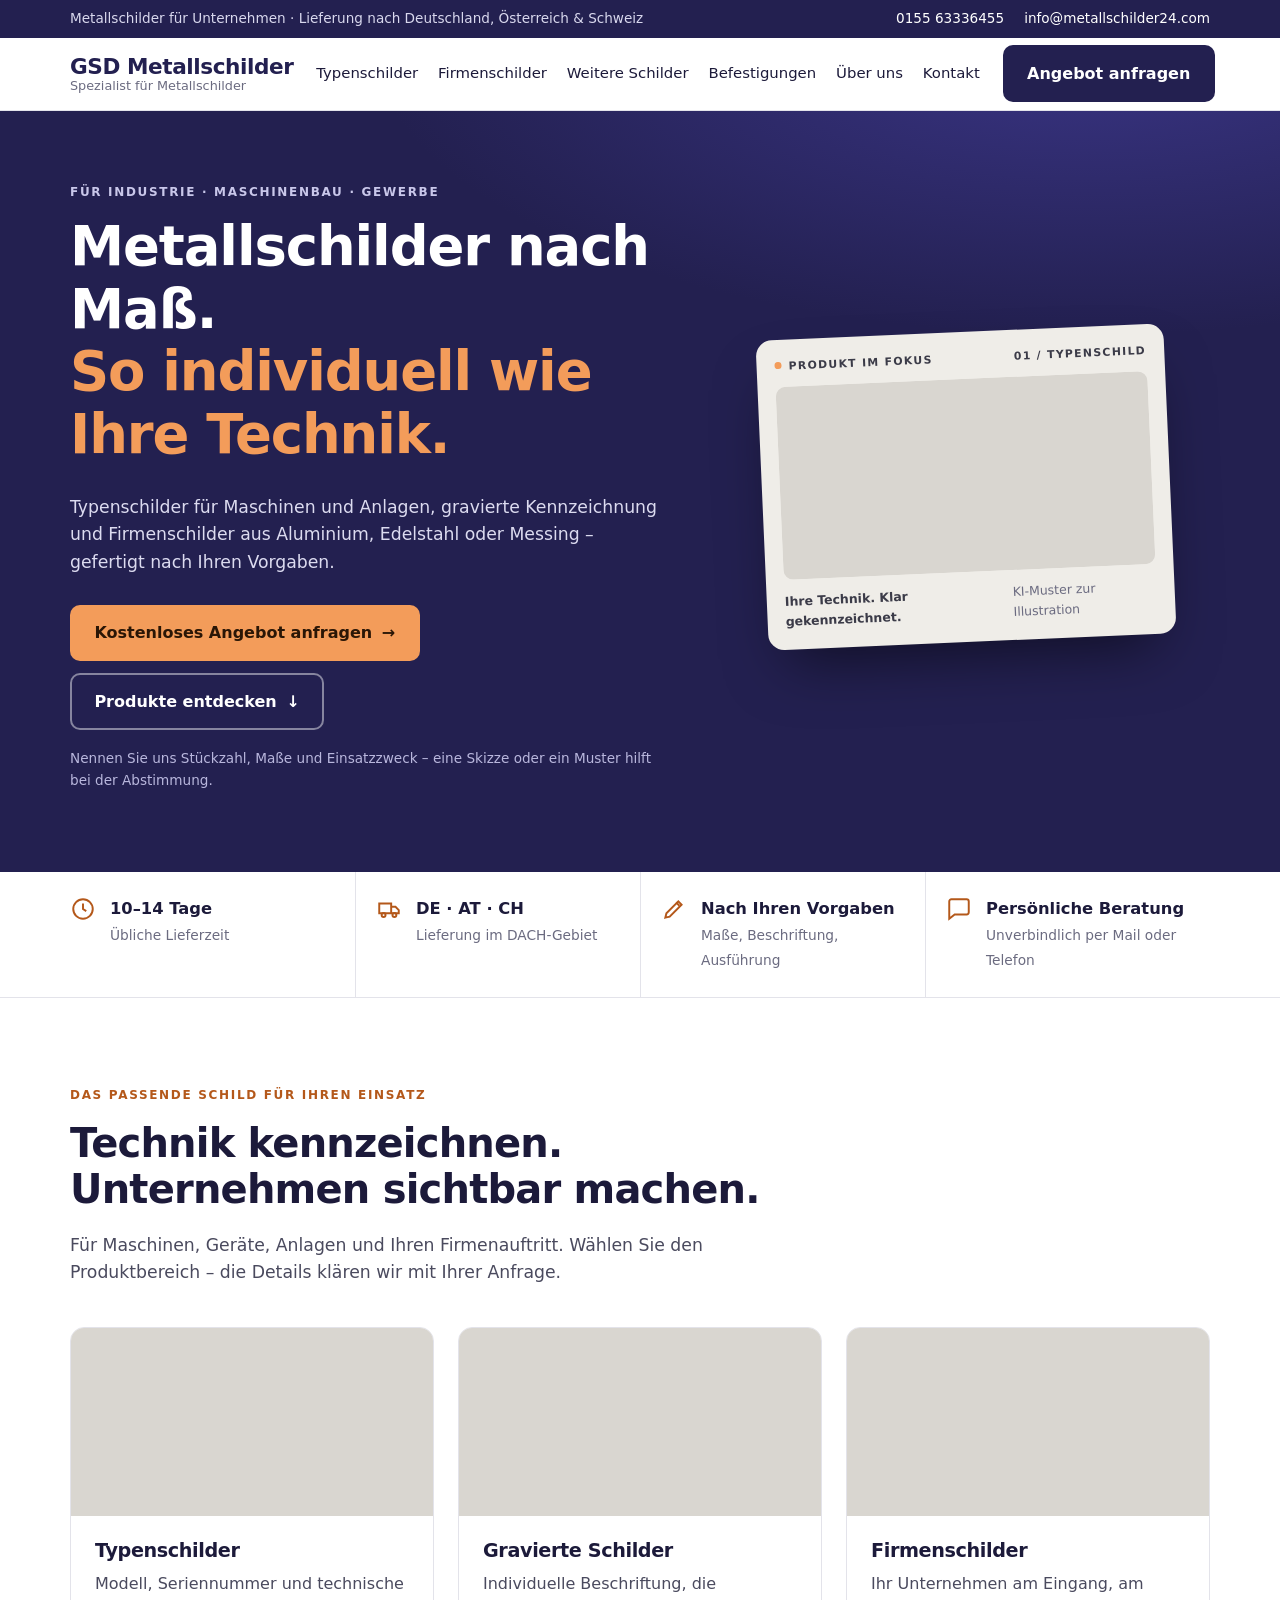
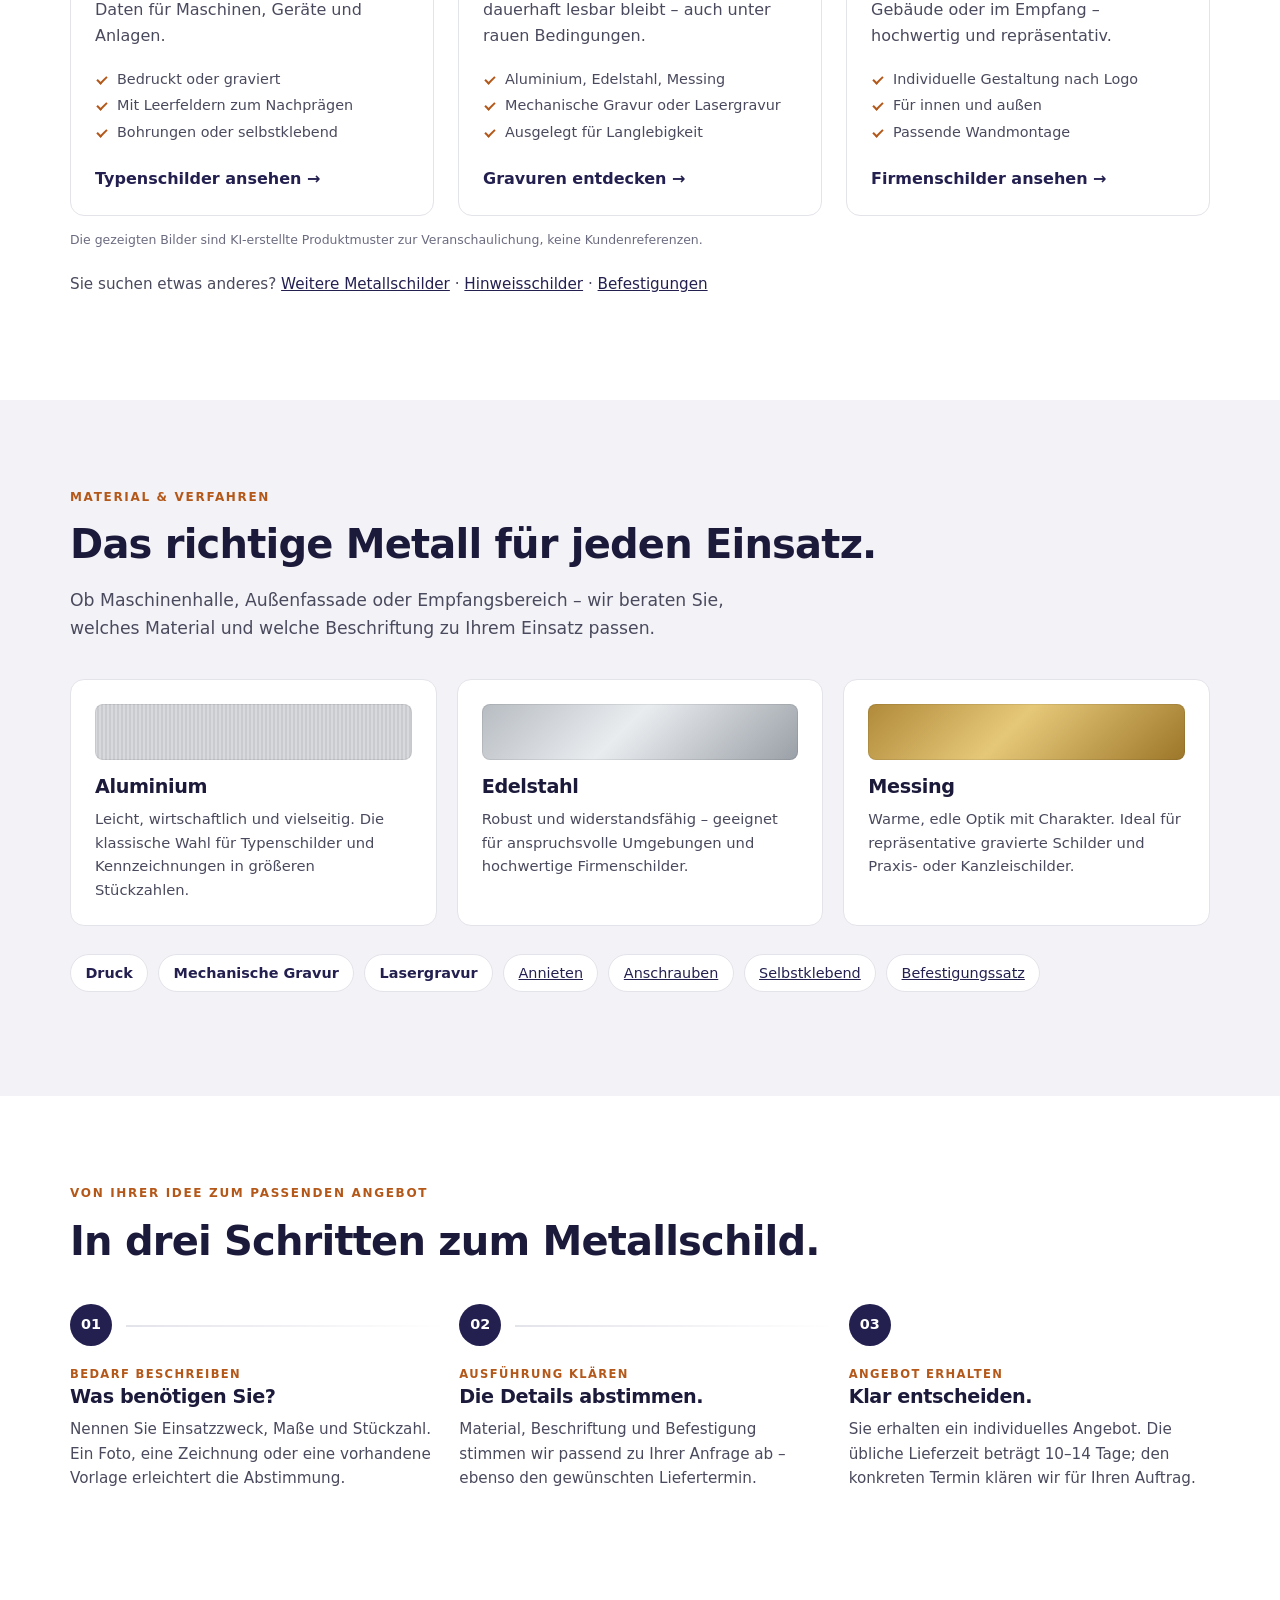
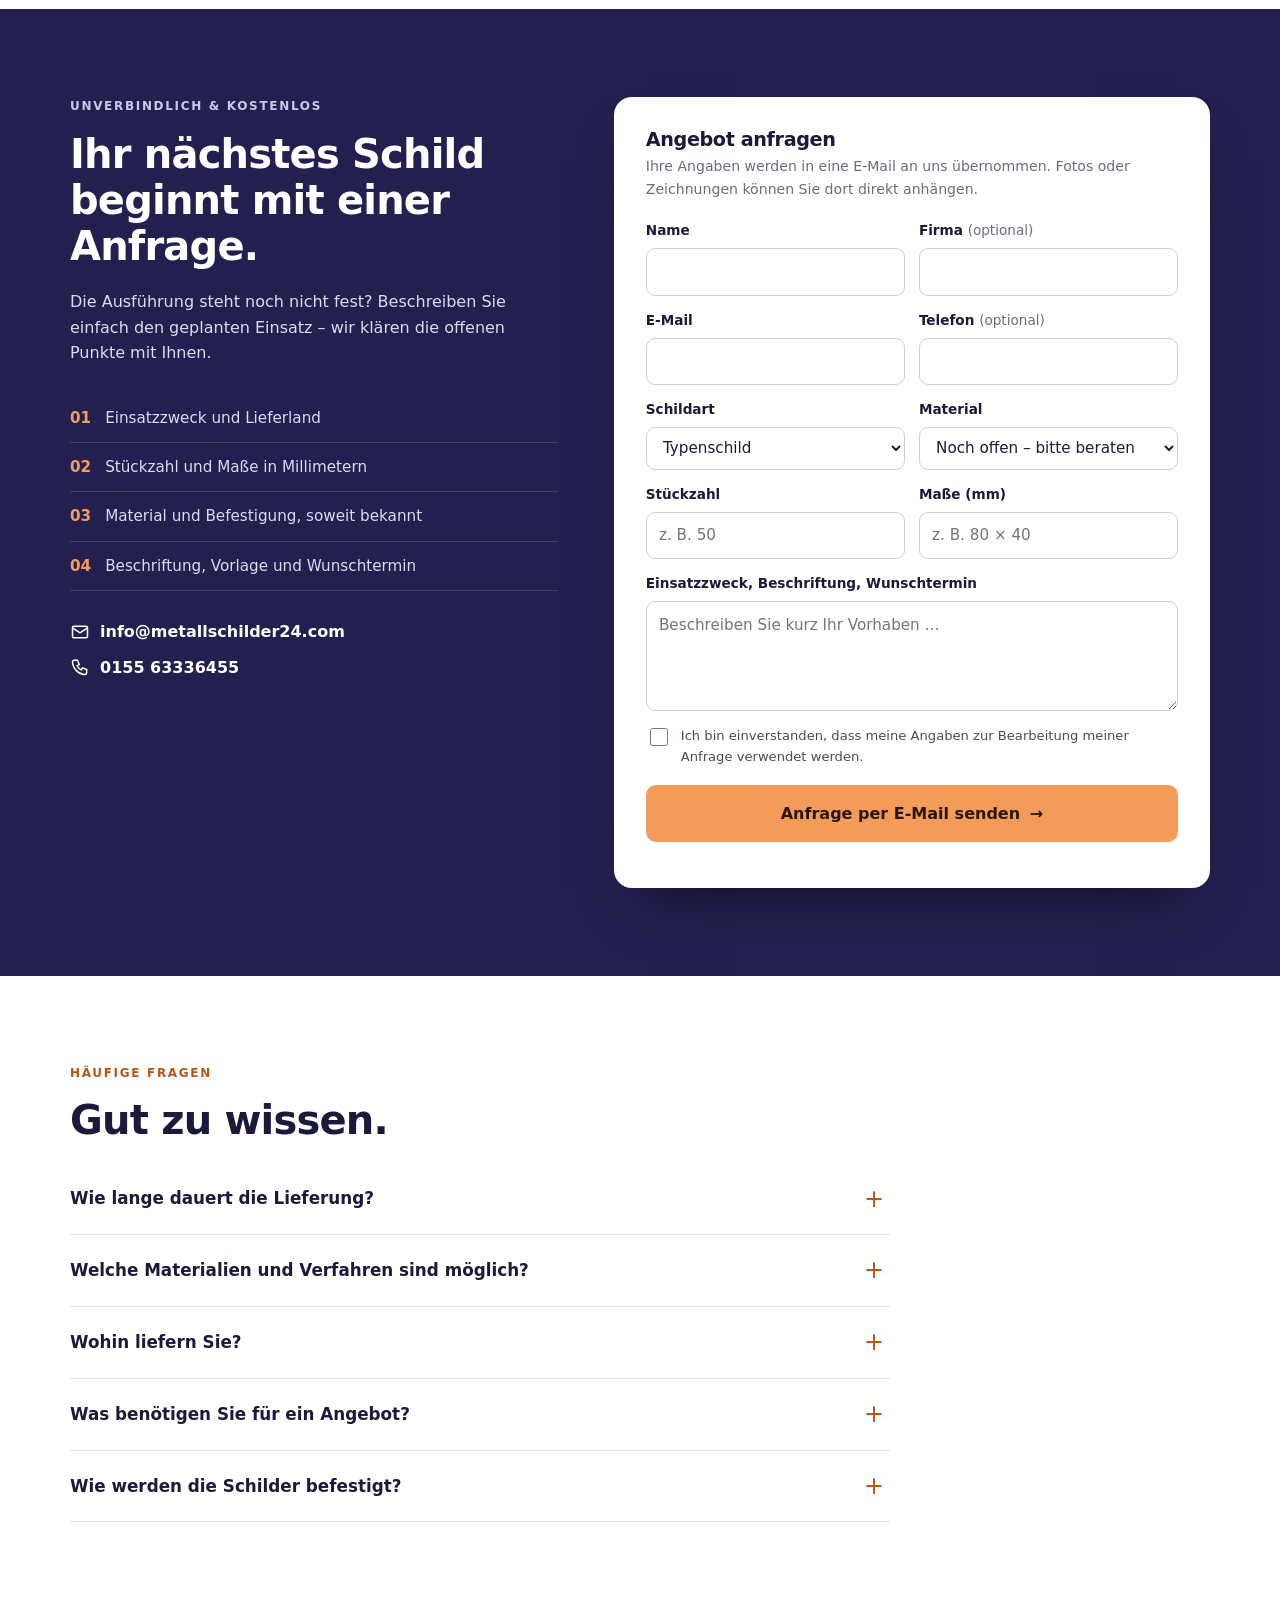
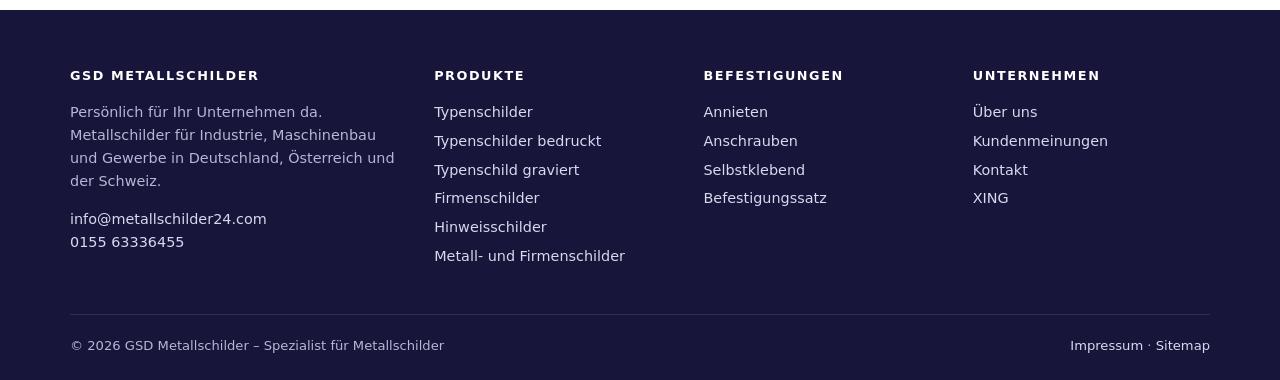
==== index.html @ a62e2a05 "Startseite metallschilder24.com überarbeitet - SEO: aussagekräftiger Title, Meta-Description, Canoni" ====
<!doctype html>
<html lang="de">
<head>
<meta charset="utf-8">
<meta name="viewport" content="width=device-width, initial-scale=1">
<title>Metallschilder &amp; Typenschilder nach Maß | GSD Metallschilder</title>
<meta name="description" content="Typenschilder, gravierte Schilder und Firmenschilder aus Aluminium, Edelstahl und Messing – individuell nach Ihren Vorgaben. Lieferung in 10–14 Tagen nach Deutschland, Österreich und in die Schweiz.">
<link rel="canonical" href="https://metallschilder24.com/">
<meta name="robots" content="index, follow, max-image-preview:large">
<meta name="theme-color" content="#232050">
<meta property="og:type" content="website">
<meta property="og:locale" content="de_DE">
<meta property="og:site_name" content="GSD Metallschilder">
<meta property="og:title" content="Metallschilder nach Maß – Typenschilder, Gravuren, Firmenschilder">
<meta property="og:description" content="Individuelle Metallschilder für Industrie, Maschinenbau und Gewerbe. Lieferung im DACH-Gebiet in 10–14 Tagen.">
<meta property="og:url" content="https://metallschilder24.com/">
<meta property="og:image" content="https://metallschilder24.com/wp-content/uploads/2026/11/metallschilder24-produktbeispiele.png">
<link rel="icon" href="https://metallschilder24.com/wp-content/uploads/2015/01/cropped-FB_Kopf_gif-32x32.gif" sizes="32x32">
<link rel="apple-touch-icon" href="https://metallschilder24.com/wp-content/uploads/2015/01/cropped-FB_Kopf_gif-180x180.gif">
<link rel="preload" as="image" href="https://metallschilder24.com/wp-content/uploads/2026/11/metallschilder24-produktbeispiele.png">

<script type="application/ld+json">
{
  "@context": "https://schema.org",
  "@graph": [
    {
      "@type": "Organization",
      "@id": "https://metallschilder24.com/#org",
      "name": "GSD Metallschilder",
      "url": "https://metallschilder24.com/",
      "logo": "https://metallschilder24.com/wp-content/uploads/2015/01/cropped-FB_Kopf_gif-270x270.gif",
      "email": "info@metallschilder24.com",
      "telephone": "+49 155 63336455",
      "areaServed": ["DE", "AT", "CH"],
      "sameAs": ["https://www.xing.com/companies/gsd-metallschilderdrucksysteme"]
    },
    {
      "@type": "WebSite",
      "@id": "https://metallschilder24.com/#website",
      "url": "https://metallschilder24.com/",
      "name": "GSD Metallschilder",
      "inLanguage": "de-DE",
      "publisher": {"@id": "https://metallschilder24.com/#org"}
    },
    {
      "@type": "FAQPage",
      "mainEntity": [
        {"@type": "Question", "name": "Wie lange dauert die Lieferung?",
         "acceptedAnswer": {"@type": "Answer", "text": "Die übliche Lieferzeit beträgt 10–14 Tage. Den konkreten Termin stimmen wir für Ihren Auftrag ab."}},
        {"@type": "Question", "name": "Welche Materialien sind möglich?",
         "acceptedAnswer": {"@type": "Answer", "text": "Aluminium, Edelstahl und Messing – bedruckt, mechanisch graviert oder lasergraviert."}},
        {"@type": "Question", "name": "Wohin liefern Sie?",
         "acceptedAnswer": {"@type": "Answer", "text": "Wir liefern nach Deutschland, Österreich und in die Schweiz."}},
        {"@type": "Question", "name": "Was benötigen Sie für ein Angebot?",
         "acceptedAnswer": {"@type": "Answer", "text": "Einsatzzweck, Stückzahl, Maße in Millimetern sowie – soweit bekannt – Material, Befestigung, Beschriftung und Wunschtermin. Eine Skizze oder ein Muster hilft."}}
      ]
    }
  ]
}
</script>

<style>
:root{
  --navy:#232050; --navy-2:#2e2a66; --ink:#1c1a3a; --text:#4a4a5e; --muted:#6b6b80;
  --accent:#f39c5a; --accent-dark:#b4581a; --accent-ink:#2a1606;
  --bg:#ffffff; --soft:#f3f3f7; --line:#e3e3ea; --radius:14px;
  --sprite:url("https://metallschilder24.com/wp-content/uploads/2026/11/metallschilder24-produktbeispiele.png");
  --max:1180px;
  --font:system-ui,-apple-system,"Segoe UI",Roboto,"Helvetica Neue",Arial,sans-serif;
}
*,*::before,*::after{box-sizing:border-box}
html{scroll-behavior:smooth;-webkit-text-size-adjust:100%}
@media (prefers-reduced-motion:reduce){html{scroll-behavior:auto}*{transition:none!important}}
body{margin:0;font-family:var(--font);color:var(--text);background:var(--bg);line-height:1.6;font-size:16px}
img{max-width:100%;display:block}
a{color:var(--navy)}
h1,h2,h3{color:var(--ink);line-height:1.15;letter-spacing:-.02em;margin:0 0 .5em}
h1{font-size:clamp(2.1rem,5vw,3.4rem);font-weight:800}
h2{font-size:clamp(1.7rem,3.4vw,2.5rem);font-weight:800}
h3{font-size:1.2rem;font-weight:700}
p{margin:0 0 1em}
.wrap{max-width:var(--max);margin:0 auto;padding:0 20px}
.eyebrow{font-size:.75rem;font-weight:700;letter-spacing:.14em;text-transform:uppercase;color:var(--accent-dark);margin-bottom:.9rem}
.lead{font-size:1.08rem;max-width:62ch}
.sr-only{position:absolute;width:1px;height:1px;padding:0;margin:-1px;overflow:hidden;clip:rect(0,0,0,0);border:0}
.skip{position:absolute;left:12px;top:-60px;background:var(--navy);color:#fff;padding:10px 16px;border-radius:8px;z-index:100}
.skip:focus{top:12px}
:focus-visible{outline:3px solid var(--accent);outline-offset:3px;border-radius:4px}

/* Buttons */
.btn{white-space:nowrap;display:inline-flex;align-items:center;gap:.6em;padding:.85em 1.4em;border-radius:10px;font-weight:700;text-decoration:none;border:2px solid transparent;cursor:pointer;font:inherit;font-weight:700;transition:transform .15s,background .15s,box-shadow .15s}
.btn:hover{transform:translateY(-1px)}
.btn-accent{background:var(--accent);color:var(--accent-ink)}
.btn-accent:hover{background:#f6ad74;box-shadow:0 8px 20px -8px rgba(243,156,90,.7)}
.btn-ghost{border-color:rgba(255,255,255,.45);color:#fff}
.btn-ghost:hover{background:rgba(255,255,255,.08)}
.btn-navy{background:var(--navy);color:#fff}
.btn-navy:hover{background:var(--navy-2)}

/* Header */
.topbar{background:var(--navy);color:#d9d8ee;font-size:.85rem}
.topbar .wrap{display:flex;justify-content:space-between;gap:16px;padding-top:8px;padding-bottom:8px;flex-wrap:wrap}
.topbar a{color:#fff;text-decoration:none}
.topbar a:hover{text-decoration:underline}
.topbar .contacts{display:flex;gap:20px}
header.site{position:sticky;top:0;z-index:50;background:rgba(255,255,255,.94);backdrop-filter:saturate(1.4) blur(8px);border-bottom:1px solid var(--line)}
header.site .wrap{display:flex;align-items:center;justify-content:space-between;gap:14px;min-height:72px}
.brand{text-decoration:none;white-space:nowrap;display:flex;flex-direction:column;line-height:1.1}
.brand strong{font-size:1.35rem;color:var(--navy);letter-spacing:-.02em}
.brand span{font-size:.8rem;color:var(--muted)}
nav.main ul{list-style:none;margin:0;padding:0;display:flex;gap:2px}
nav.main a{display:block;white-space:nowrap;padding:.5em .6em;border-radius:8px;text-decoration:none;color:var(--ink);font-size:.93rem;font-weight:500}
nav.main a:hover,nav.main a[aria-current]{background:var(--soft);color:var(--navy)}
.header-cta{display:flex;align-items:center;gap:10px}
.menu-btn{display:none;background:none;border:1px solid var(--line);border-radius:8px;padding:8px 10px;cursor:pointer;color:var(--navy)}
.menu-btn svg{display:block}
@media (max-width:1180px){
  .menu-btn{display:block}
  .header-cta .btn{display:none}
  nav.main{position:absolute;left:0;right:0;top:100%;background:#fff;border-bottom:1px solid var(--line);box-shadow:0 12px 24px -12px rgba(0,0,0,.2);display:none}
  nav.main.open{display:block}
  nav.main ul{flex-direction:column;padding:10px 20px 18px}
  nav.main a{padding:.8em .6em;font-size:1rem}
  .topbar .hint{display:none}
}

/* Hero */
.hero{background:radial-gradient(1200px 500px at 85% -10%,#3a3586 0%,transparent 60%),var(--navy);color:#e4e3f4;overflow:hidden}
.hero .wrap{display:grid;grid-template-columns:1.1fr .9fr;gap:56px;align-items:center;padding-top:72px;padding-bottom:80px}
.hero h1{color:#fff}
.hero h1 em{font-style:normal;color:var(--accent)}
.hero .eyebrow{color:#c9c7ea}
.hero .lead{color:#dcdbf0}
.hero .actions{display:flex;flex-wrap:wrap;gap:12px;margin:28px 0 18px}
.hero small{color:#b9b7dd;display:block;font-size:.85rem}
.plate{background:#efede8;border-radius:16px;padding:18px;transform:rotate(-2.5deg);box-shadow:0 30px 60px -20px rgba(0,0,0,.55);color:#3b3b48}
.plate-head,.plate-foot{display:flex;justify-content:space-between;font-size:.68rem;letter-spacing:.12em;text-transform:uppercase;font-weight:700}
.plate-head span:first-child::before{content:"";display:inline-block;width:7px;height:7px;border-radius:50%;background:var(--accent);margin-right:7px;vertical-align:1px}
.plate-foot{text-transform:none;letter-spacing:0;font-weight:600;font-size:.78rem}
.plate-foot span:last-child{font-weight:400;color:var(--muted)}
.sprite{background-image:var(--sprite);background-size:217.87234% auto;background-repeat:no-repeat;aspect-ratio:16/8.3;border-radius:10px;background-color:#d9d6d0}
.sprite.typ{background-position:93.742479% 16.060606%}
.sprite.grav{background-position:6.257521% 83.030303%}
.sprite.firm{background-position:6.257521% 16.060606%}
.plate .sprite{margin:12px 0}
@media (max-width:900px){
  .hero .wrap{grid-template-columns:1fr;gap:40px;padding-top:48px;padding-bottom:56px}
  .plate{transform:none;max-width:520px}
}

/* Facts */
.facts{border-bottom:1px solid var(--line)}
.facts ul{list-style:none;margin:0;padding:0;display:grid;grid-template-columns:repeat(4,1fr)}
.facts li{padding:24px 20px;border-left:1px solid var(--line);display:flex;gap:14px;align-items:flex-start}
.facts li:first-child{border-left:0;padding-left:0}
.facts svg{flex:none;color:var(--accent-dark)}
.facts strong{display:block;color:var(--ink);font-size:1.02rem}
.facts span{font-size:.86rem;color:var(--muted)}
@media (max-width:900px){
  .facts ul{grid-template-columns:1fr 1fr}
  .facts li{border-left:0;padding-left:0;border-top:1px solid var(--line)}
  .facts li:nth-child(-n+2){border-top:0}
}
@media (max-width:520px){.facts ul{grid-template-columns:1fr}.facts li:nth-child(2){border-top:1px solid var(--line)}}

section{padding:88px 0}
@media (max-width:700px){section{padding:60px 0}}
section.hero{padding:0}
.soft{background:var(--soft)}

/* Products */
.cards{display:grid;grid-template-columns:repeat(3,1fr);gap:24px;margin-top:40px}
.card{background:#fff;border:1px solid var(--line);border-radius:var(--radius);overflow:hidden;display:flex;flex-direction:column;transition:box-shadow .2s,transform .2s}
.card:hover{box-shadow:0 20px 40px -24px rgba(35,32,80,.45);transform:translateY(-3px)}
.card .sprite{border-radius:0}
.card-body{padding:24px;display:flex;flex-direction:column;flex:1}
.card ul{margin:0 0 18px;padding:0;list-style:none;font-size:.9rem}
.card ul li{padding-left:22px;position:relative;margin:.25em 0}
.card ul li::before{content:"";position:absolute;left:2px;top:.55em;width:10px;height:6px;border-left:2px solid var(--accent-dark);border-bottom:2px solid var(--accent-dark);transform:rotate(-45deg)}
.card a.more{margin-top:auto;font-weight:700;text-decoration:none;color:var(--navy)}
.card a.more::after{content:" →"}
.card a.more:hover{text-decoration:underline}
.note{font-size:.78rem;color:var(--muted);margin-top:14px}
.also{margin-top:22px;font-size:.95rem}
@media (max-width:900px){.cards{grid-template-columns:1fr 1fr}}
@media (max-width:620px){.cards{grid-template-columns:1fr}}

/* Materials */
.mat-grid{display:grid;grid-template-columns:repeat(3,1fr);gap:20px;margin-top:36px}
.mat{background:#fff;border-radius:var(--radius);padding:24px;border:1px solid var(--line)}
.swatch{height:56px;border-radius:8px;margin-bottom:16px;box-shadow:inset 0 0 0 1px rgba(0,0,0,.08)}
.sw-alu{background:repeating-linear-gradient(90deg,#d8d9dc 0 2px,#c9cbcf 2px 4px),#ccc}
.sw-steel{background:linear-gradient(135deg,#b7bcc2,#e9ecef 45%,#9aa0a7)}
.sw-brass{background:linear-gradient(135deg,#b08a3a,#e6c879 45%,#9c7629)}
.mat p{font-size:.92rem;margin:0}
.methods{display:flex;flex-wrap:wrap;gap:10px;margin-top:28px;list-style:none;padding:0}
.methods li{background:#fff;border:1px solid var(--line);border-radius:999px;padding:.45em 1em;font-size:.9rem;color:var(--ink)}
.methods li strong{color:var(--navy)}
@media (max-width:800px){.mat-grid{grid-template-columns:1fr}}

/* Steps */
.steps{display:grid;grid-template-columns:repeat(3,1fr);gap:28px;margin-top:40px;counter-reset:s;list-style:none;padding:0}
.steps li{position:relative;padding-top:56px}
.steps li::before{counter-increment:s;content:"0" counter(s);position:absolute;top:0;left:0;width:42px;height:42px;border-radius:50%;background:var(--navy);color:#fff;display:grid;place-items:center;font-weight:700;font-size:.9rem}
.steps li:not(:last-child)::after{content:"";position:absolute;top:21px;left:56px;right:-14px;height:2px;background:linear-gradient(90deg,var(--line),transparent)}
.steps .tag{font-size:.72rem;font-weight:700;letter-spacing:.12em;text-transform:uppercase;color:var(--accent-dark)}
.steps p{font-size:.95rem}
@media (max-width:800px){.steps{grid-template-columns:1fr}.steps li::after{display:none}}

/* Inquiry */
.inquiry{background:var(--navy);color:#dcdbf0}
.inquiry .wrap{display:grid;grid-template-columns:.9fr 1.1fr;gap:56px;align-items:start}
.inquiry h2{color:#fff}
.inquiry .eyebrow{color:#c9c7ea}
.checklist{list-style:none;padding:0;margin:28px 0}
.checklist li{display:flex;gap:14px;padding:12px 0;border-bottom:1px solid rgba(255,255,255,.14);font-size:.95rem}
.checklist b{color:var(--accent);font-variant-numeric:tabular-nums}
.direct{display:grid;gap:10px;margin-top:8px}
.direct a{color:#fff;text-decoration:none;display:flex;align-items:center;gap:10px;font-weight:600}
.direct a:hover{text-decoration:underline}
form.quote{background:#fff;color:var(--text);border-radius:18px;padding:32px;box-shadow:0 30px 60px -30px rgba(0,0,0,.6)}
form.quote h3{margin-bottom:4px}
form.quote .sub{font-size:.88rem;color:var(--muted);margin-bottom:20px}
.grid2{display:grid;grid-template-columns:1fr 1fr;gap:14px}
.field{display:flex;flex-direction:column;gap:6px;margin-bottom:14px}
.field label{font-size:.85rem;font-weight:600;color:var(--ink)}
.field label .opt{font-weight:400;color:var(--muted)}
.field input,.field select,.field textarea{font:inherit;font-size:.95rem;padding:.7em .8em;border:1px solid #cfd0da;border-radius:9px;background:#fff;color:var(--ink);width:100%}
.field textarea{min-height:110px;resize:vertical}
.field input:focus,.field select:focus,.field textarea:focus{outline:none;border-color:var(--navy);box-shadow:0 0 0 3px rgba(35,32,80,.15)}
.consent{display:flex;gap:10px;font-size:.82rem;align-items:flex-start;margin:4px 0 18px}
.consent input{margin-top:3px;width:18px;height:18px;flex:none}
form.quote .btn{width:100%;justify-content:center}
.form-msg{font-size:.85rem;margin-top:12px;color:var(--muted)}
@media (max-width:900px){.inquiry .wrap{grid-template-columns:1fr;gap:36px}}
@media (max-width:520px){.grid2{grid-template-columns:1fr;gap:0}form.quote{padding:22px}}

/* FAQ */
.faq{max-width:820px}
.faq details{border-bottom:1px solid var(--line);padding:4px 0}
.faq summary{cursor:pointer;list-style:none;padding:18px 40px 18px 0;font-weight:700;color:var(--ink);position:relative;font-size:1.05rem}
.faq summary::-webkit-details-marker{display:none}
.faq summary::after{content:"+";position:absolute;right:6px;top:50%;transform:translateY(-50%);font-size:1.5rem;font-weight:400;color:var(--accent-dark);transition:transform .2s}
.faq details[open] summary::after{transform:translateY(-50%) rotate(45deg)}
.faq details p{margin:0 0 18px;max-width:68ch}

/* Footer */
footer.site{background:#17153a;color:#b7b6d3;font-size:.9rem;padding:56px 0 24px}
footer.site .cols{display:grid;grid-template-columns:1.4fr 1fr 1fr 1fr;gap:32px}
footer.site h4{color:#fff;font-size:.8rem;letter-spacing:.12em;text-transform:uppercase;margin:0 0 14px}
footer.site ul{list-style:none;margin:0;padding:0}
footer.site li{margin:.4em 0}
footer.site a{color:#d9d8ee;text-decoration:none}
footer.site a:hover{color:#fff;text-decoration:underline}
footer.site .bottom{border-top:1px solid rgba(255,255,255,.1);margin-top:40px;padding-top:20px;display:flex;justify-content:space-between;flex-wrap:wrap;gap:12px;font-size:.82rem}
@media (max-width:820px){footer.site .cols{grid-template-columns:1fr 1fr}}
@media (max-width:480px){footer.site .cols{grid-template-columns:1fr}}

/* Mobile sticky CTA */
.mobile-cta{display:none}
@media (max-width:700px){
  .mobile-cta{display:flex;position:fixed;left:0;right:0;bottom:0;z-index:60;gap:8px;padding:10px 12px calc(10px + env(safe-area-inset-bottom));background:rgba(255,255,255,.96);border-top:1px solid var(--line);backdrop-filter:blur(8px)}
  .mobile-cta a{flex:1;justify-content:center;padding:.75em .6em;font-size:.92rem}
  .mobile-cta .btn-call{background:var(--soft);color:var(--navy)}
  body{padding-bottom:72px}
}
</style>
</head>
<body>
<a class="skip" href="#inhalt">Zum Inhalt springen</a>

<div class="topbar">
  <div class="wrap">
    <span class="hint">Metallschilder für Unternehmen · Lieferung nach Deutschland, Österreich &amp; Schweiz</span>
    <span class="contacts">
      <a href="tel:+4915563336455">0155 63336455</a>
      <a href="mailto:info@metallschilder24.com">info@metallschilder24.com</a>
    </span>
  </div>
</div>

<header class="site">
  <div class="wrap">
    <a class="brand" href="https://metallschilder24.com/" aria-label="GSD Metallschilder – Startseite">
      <strong>GSD Metallschilder</strong>
      <span>Spezialist für Metallschilder</span>
    </a>
    <nav class="main" id="hauptmenue" aria-label="Hauptmenü">
      <ul>
        <li><a href="https://metallschilder24.com/?page_id=7">Typenschilder</a></li>
        <li><a href="https://metallschilder24.com/?page_id=19">Firmenschilder</a></li>
        <li><a href="https://metallschilder24.com/?page_id=17">Weitere Schilder</a></li>
        <li><a href="https://metallschilder24.com/?page_id=32">Befestigungen</a></li>
        <li><a href="https://metallschilder24.com/?page_id=48">Über uns</a></li>
        <li><a href="https://metallschilder24.com/?page_id=44">Kontakt</a></li>
      </ul>
    </nav>
    <div class="header-cta">
      <a class="btn btn-navy" href="#anfrage">Angebot anfragen</a>
      <button class="menu-btn" type="button" aria-controls="hauptmenue" aria-expanded="false">
        <span class="sr-only">Menü öffnen</span>
        <svg width="24" height="24" viewBox="0 0 24 24" fill="none" stroke="currentColor" stroke-width="2" aria-hidden="true"><path d="M4 7h16M4 12h16M4 17h16"/></svg>
      </button>
    </div>
  </div>
</header>

<main id="inhalt">

<section class="hero" aria-labelledby="hero-title">
  <div class="wrap">
    <div>
      <p class="eyebrow">Für Industrie · Maschinenbau · Gewerbe</p>
      <h1 id="hero-title">Metallschilder nach Maß.<br><em>So individuell wie Ihre Technik.</em></h1>
      <p class="lead">Typenschilder für Maschinen und Anlagen, gravierte Kennzeichnung und Firmenschilder aus Aluminium, Edelstahl oder Messing – gefertigt nach Ihren Vorgaben.</p>
      <div class="actions">
        <a class="btn btn-accent" href="#anfrage">Kostenloses Angebot anfragen <span aria-hidden="true">→</span></a>
        <a class="btn btn-ghost" href="#produkte">Produkte entdecken <span aria-hidden="true">↓</span></a>
      </div>
      <small>Nennen Sie uns Stückzahl, Maße und Einsatzzweck – eine Skizze oder ein Muster hilft bei der Abstimmung.</small>
    </div>
    <figure class="plate" aria-label="Beispiel: Typenschild aus gebürstetem Metall">
      <div class="plate-head"><span>Produkt im Fokus</span><span>01 / Typenschild</span></div>
      <div class="sprite typ" role="img" aria-label="Typenschild aus gebürstetem Aluminium mit Feldern für Typ und Seriennummer"></div>
      <figcaption class="plate-foot"><span>Ihre Technik. Klar gekennzeichnet.</span><span>KI-Muster zur Illustration</span></figcaption>
    </figure>
  </div>
</section>

<div class="facts">
  <div class="wrap">
    <ul>
      <li>
        <svg width="26" height="26" viewBox="0 0 24 24" fill="none" stroke="currentColor" stroke-width="1.8" aria-hidden="true"><circle cx="12" cy="12" r="9"/><path d="M12 7v5l3 2"/></svg>
        <div><strong>10–14 Tage</strong><span>Übliche Lieferzeit</span></div>
      </li>
      <li>
        <svg width="26" height="26" viewBox="0 0 24 24" fill="none" stroke="currentColor" stroke-width="1.8" aria-hidden="true"><path d="M3 7h11v9H3zM14 10h4l3 3v3h-7"/><circle cx="7" cy="17.5" r="1.8"/><circle cx="17" cy="17.5" r="1.8"/></svg>
        <div><strong>DE · AT · CH</strong><span>Lieferung im DACH-Gebiet</span></div>
      </li>
      <li>
        <svg width="26" height="26" viewBox="0 0 24 24" fill="none" stroke="currentColor" stroke-width="1.8" aria-hidden="true"><path d="M4 20l4-1 11-11-3-3L5 16z"/><path d="M14 6l3 3"/></svg>
        <div><strong>Nach Ihren Vorgaben</strong><span>Maße, Beschriftung, Ausführung</span></div>
      </li>
      <li>
        <svg width="26" height="26" viewBox="0 0 24 24" fill="none" stroke="currentColor" stroke-width="1.8" aria-hidden="true"><path d="M21 15a2 2 0 0 1-2 2H8l-5 4V5a2 2 0 0 1 2-2h14a2 2 0 0 1 2 2z"/></svg>
        <div><strong>Persönliche Beratung</strong><span>Unverbindlich per Mail oder Telefon</span></div>
      </li>
    </ul>
  </div>
</div>

<section id="produkte" aria-labelledby="produkte-title">
  <div class="wrap">
    <p class="eyebrow">Das passende Schild für Ihren Einsatz</p>
    <h2 id="produkte-title">Technik kennzeichnen.<br>Unternehmen sichtbar machen.</h2>
    <p class="lead">Für Maschinen, Geräte, Anlagen und Ihren Firmenauftritt. Wählen Sie den Produktbereich – die Details klären wir mit Ihrer Anfrage.</p>

    <div class="cards">
      <article class="card">
        <div class="sprite typ" role="img" aria-label="Typenschild aus Aluminium"></div>
        <div class="card-body">
          <h3>Typenschilder</h3>
          <p>Modell, Seriennummer und technische Daten für Maschinen, Geräte und Anlagen.</p>
          <ul>
            <li>Bedruckt oder graviert</li>
            <li>Mit Leerfeldern zum Nachprägen</li>
            <li>Bohrungen oder selbstklebend</li>
          </ul>
          <a class="more" href="https://metallschilder24.com/?page_id=7">Typenschilder ansehen</a>
        </div>
      </article>
      <article class="card">
        <div class="sprite grav" role="img" aria-label="Graviertes Messingschild mit Schriftzug Muster"></div>
        <div class="card-body">
          <h3>Gravierte Schilder</h3>
          <p>Individuelle Beschriftung, die dauerhaft lesbar bleibt – auch unter rauen Bedingungen.</p>
          <ul>
            <li>Aluminium, Edelstahl, Messing</li>
            <li>Mechanische Gravur oder Lasergravur</li>
            <li>Ausgelegt für Langlebigkeit</li>
          </ul>
          <a class="more" href="https://metallschilder24.com/?page_id=11">Gravuren entdecken</a>
        </div>
      </article>
      <article class="card">
        <div class="sprite firm" role="img" aria-label="Firmenschild aus Edelstahl mit Schriftzug Musterfirma"></div>
        <div class="card-body">
          <h3>Firmenschilder</h3>
          <p>Ihr Unternehmen am Eingang, am Gebäude oder im Empfang – hochwertig und repräsentativ.</p>
          <ul>
            <li>Individuelle Gestaltung nach Logo</li>
            <li>Für innen und außen</li>
            <li>Passende Wandmontage</li>
          </ul>
          <a class="more" href="https://metallschilder24.com/?page_id=19">Firmenschilder ansehen</a>
        </div>
      </article>
    </div>
    <p class="note">Die gezeigten Bilder sind KI-erstellte Produktmuster zur Veranschaulichung, keine Kundenreferenzen.</p>
    <p class="also">Sie suchen etwas anderes?
      <a href="https://metallschilder24.com/?page_id=17">Weitere Metallschilder</a> ·
      <a href="https://metallschilder24.com/?page_id=21">Hinweisschilder</a> ·
      <a href="https://metallschilder24.com/?page_id=32">Befestigungen</a></p>
  </div>
</section>

<section class="soft" id="material" aria-labelledby="material-title">
  <div class="wrap">
    <p class="eyebrow">Material &amp; Verfahren</p>
    <h2 id="material-title">Das richtige Metall für jeden Einsatz.</h2>
    <p class="lead">Ob Maschinenhalle, Außenfassade oder Empfangsbereich – wir beraten Sie, welches Material und welche Beschriftung zu Ihrem Einsatz passen.</p>
    <div class="mat-grid">
      <div class="mat">
        <div class="swatch sw-alu" aria-hidden="true"></div>
        <h3>Aluminium</h3>
        <p>Leicht, wirtschaftlich und vielseitig. Die klassische Wahl für Typenschilder und Kennzeichnungen in größeren Stückzahlen.</p>
      </div>
      <div class="mat">
        <div class="swatch sw-steel" aria-hidden="true"></div>
        <h3>Edelstahl</h3>
        <p>Robust und widerstandsfähig – geeignet für anspruchsvolle Umgebungen und hochwertige Firmenschilder.</p>
      </div>
      <div class="mat">
        <div class="swatch sw-brass" aria-hidden="true"></div>
        <h3>Messing</h3>
        <p>Warme, edle Optik mit Charakter. Ideal für repräsentative gravierte Schilder und Praxis- oder Kanzleischilder.</p>
      </div>
    </div>
    <ul class="methods" aria-label="Beschriftungs- und Befestigungsverfahren">
      <li><strong>Druck</strong></li>
      <li><strong>Mechanische Gravur</strong></li>
      <li><strong>Lasergravur</strong></li>
      <li><a href="https://metallschilder24.com/?page_id=34">Annieten</a></li>
      <li><a href="https://metallschilder24.com/?page_id=36">Anschrauben</a></li>
      <li><a href="https://metallschilder24.com/?page_id=38">Selbstklebend</a></li>
      <li><a href="https://metallschilder24.com/?page_id=40">Befestigungssatz</a></li>
    </ul>
  </div>
</section>

<section id="ablauf" aria-labelledby="ablauf-title">
  <div class="wrap">
    <p class="eyebrow">Von Ihrer Idee zum passenden Angebot</p>
    <h2 id="ablauf-title">In drei Schritten zum Metallschild.</h2>
    <ol class="steps">
      <li>
        <span class="tag">Bedarf beschreiben</span>
        <h3>Was benötigen Sie?</h3>
        <p>Nennen Sie Einsatzzweck, Maße und Stückzahl. Ein Foto, eine Zeichnung oder eine vorhandene Vorlage erleichtert die Abstimmung.</p>
      </li>
      <li>
        <span class="tag">Ausführung klären</span>
        <h3>Die Details abstimmen.</h3>
        <p>Material, Beschriftung und Befestigung stimmen wir passend zu Ihrer Anfrage ab – ebenso den gewünschten Liefertermin.</p>
      </li>
      <li>
        <span class="tag">Angebot erhalten</span>
        <h3>Klar entscheiden.</h3>
        <p>Sie erhalten ein individuelles Angebot. Die übliche Lieferzeit beträgt 10–14 Tage; den konkreten Termin klären wir für Ihren Auftrag.</p>
      </li>
    </ol>
  </div>
</section>

<section class="inquiry" id="anfrage" aria-labelledby="anfrage-title">
  <div class="wrap">
    <div>
      <p class="eyebrow">Unverbindlich &amp; kostenlos</p>
      <h2 id="anfrage-title">Ihr nächstes Schild beginnt mit einer Anfrage.</h2>
      <p>Die Ausführung steht noch nicht fest? Beschreiben Sie einfach den geplanten Einsatz – wir klären die offenen Punkte mit Ihnen.</p>
      <ul class="checklist" aria-label="Diese Angaben helfen uns">
        <li><b>01</b> Einsatzzweck und Lieferland</li>
        <li><b>02</b> Stückzahl und Maße in Millimetern</li>
        <li><b>03</b> Material und Befestigung, soweit bekannt</li>
        <li><b>04</b> Beschriftung, Vorlage und Wunschtermin</li>
      </ul>
      <div class="direct">
        <a href="mailto:info@metallschilder24.com">
          <svg width="20" height="20" viewBox="0 0 24 24" fill="none" stroke="currentColor" stroke-width="1.8" aria-hidden="true"><rect x="3" y="5" width="18" height="14" rx="2"/><path d="M3 7l9 6 9-6"/></svg>
          info@metallschilder24.com</a>
        <a href="tel:+4915563336455">
          <svg width="20" height="20" viewBox="0 0 24 24" fill="none" stroke="currentColor" stroke-width="1.8" aria-hidden="true"><path d="M5 4h4l2 5-2.5 1.5a11 11 0 0 0 5 5L15 13l5 2v4a2 2 0 0 1-2 2A16 16 0 0 1 3 6a2 2 0 0 1 2-2"/></svg>
          0155 63336455</a>
      </div>
    </div>

    <form class="quote" id="quote-form" novalidate>
      <h3>Angebot anfragen</h3>
      <p class="sub">Ihre Angaben werden in eine E-Mail an uns übernommen. Fotos oder Zeichnungen können Sie dort direkt anhängen.</p>
      <div class="grid2">
        <div class="field"><label for="f-name">Name</label><input id="f-name" name="name" autocomplete="name" required></div>
        <div class="field"><label for="f-firma">Firma <span class="opt">(optional)</span></label><input id="f-firma" name="firma" autocomplete="organization"></div>
      </div>
      <div class="grid2">
        <div class="field"><label for="f-mail">E-Mail</label><input id="f-mail" name="email" type="email" autocomplete="email" required></div>
        <div class="field"><label for="f-tel">Telefon <span class="opt">(optional)</span></label><input id="f-tel" name="telefon" type="tel" autocomplete="tel"></div>
      </div>
      <div class="grid2">
        <div class="field">
          <label for="f-art">Schildart</label>
          <select id="f-art" name="schildart">
            <option>Typenschild</option>
            <option>Graviertes Schild</option>
            <option>Firmenschild</option>
            <option>Hinweisschild</option>
            <option>Sonstiges / noch offen</option>
          </select>
        </div>
        <div class="field">
          <label for="f-mat">Material</label>
          <select id="f-mat" name="material">
            <option>Noch offen – bitte beraten</option>
            <option>Aluminium</option>
            <option>Edelstahl</option>
            <option>Messing</option>
          </select>
        </div>
      </div>
      <div class="grid2">
        <div class="field"><label for="f-menge">Stückzahl</label><input id="f-menge" name="stueckzahl" inputmode="numeric" placeholder="z. B. 50"></div>
        <div class="field"><label for="f-mass">Maße (mm)</label><input id="f-mass" name="masse" placeholder="z. B. 80 × 40"></div>
      </div>
      <div class="field"><label for="f-text">Einsatzzweck, Beschriftung, Wunschtermin</label><textarea id="f-text" name="nachricht" required placeholder="Beschreiben Sie kurz Ihr Vorhaben …"></textarea></div>
      <label class="consent"><input type="checkbox" id="f-ok" required> <span>Ich bin einverstanden, dass meine Angaben zur Bearbeitung meiner Anfrage verwendet werden.</span></label>
      <button class="btn btn-accent" type="submit">Anfrage per E-Mail senden <span aria-hidden="true">→</span></button>
      <p class="form-msg" id="form-msg" role="status" aria-live="polite"></p>
    </form>
  </div>
</section>

<section id="faq" aria-labelledby="faq-title">
  <div class="wrap">
    <p class="eyebrow">Häufige Fragen</p>
    <h2 id="faq-title">Gut zu wissen.</h2>
    <div class="faq">
      <details>
        <summary>Wie lange dauert die Lieferung?</summary>
        <p>Die übliche Lieferzeit beträgt 10–14 Tage. Den konkreten Termin stimmen wir für Ihren Auftrag ab – nennen Sie uns gern Ihren Wunschtermin.</p>
      </details>
      <details>
        <summary>Welche Materialien und Verfahren sind möglich?</summary>
        <p>Aluminium, Edelstahl und Messing – bedruckt, mechanisch graviert oder lasergraviert. Wir empfehlen Ihnen die passende Ausführung für Ihren Einsatzort.</p>
      </details>
      <details>
        <summary>Wohin liefern Sie?</summary>
        <p>Wir liefern nach Deutschland, Österreich und in die Schweiz.</p>
      </details>
      <details>
        <summary>Was benötigen Sie für ein Angebot?</summary>
        <p>Einsatzzweck, Stückzahl und Maße in Millimetern sowie – soweit bekannt – Material, Befestigung, Beschriftung und Wunschtermin. Eine Skizze, ein Foto oder ein Muster hilft bei der Abstimmung.</p>
      </details>
      <details>
        <summary>Wie werden die Schilder befestigt?</summary>
        <p>Je nach Untergrund per <a href="https://metallschilder24.com/?page_id=34">Nieten</a>, <a href="https://metallschilder24.com/?page_id=36">Schrauben</a> oder <a href="https://metallschilder24.com/?page_id=38">selbstklebend</a>. Auf Wunsch liefern wir einen passenden <a href="https://metallschilder24.com/?page_id=40">Befestigungssatz</a> mit.</p>
      </details>
    </div>
  </div>
</section>

</main>

<footer class="site">
  <div class="wrap">
    <div class="cols">
      <div>
        <h4>GSD Metallschilder</h4>
        <p>Persönlich für Ihr Unternehmen da. Metallschilder für Industrie, Maschinenbau und Gewerbe in Deutschland, Österreich und der Schweiz.</p>
        <p><a href="mailto:info@metallschilder24.com">info@metallschilder24.com</a><br><a href="tel:+4915563336455">0155 63336455</a></p>
      </div>
      <div>
        <h4>Produkte</h4>
        <ul>
          <li><a href="https://metallschilder24.com/?page_id=7">Typenschilder</a></li>
          <li><a href="https://metallschilder24.com/?page_id=9">Typenschilder bedruckt</a></li>
          <li><a href="https://metallschilder24.com/?page_id=11">Typenschild graviert</a></li>
          <li><a href="https://metallschilder24.com/?page_id=19">Firmenschilder</a></li>
          <li><a href="https://metallschilder24.com/?page_id=21">Hinweisschilder</a></li>
          <li><a href="https://metallschilder24.com/?page_id=17">Metall- und Firmenschilder</a></li>
        </ul>
      </div>
      <div>
        <h4>Befestigungen</h4>
        <ul>
          <li><a href="https://metallschilder24.com/?page_id=34">Annieten</a></li>
          <li><a href="https://metallschilder24.com/?page_id=36">Anschrauben</a></li>
          <li><a href="https://metallschilder24.com/?page_id=38">Selbstklebend</a></li>
          <li><a href="https://metallschilder24.com/?page_id=40">Befestigungssatz</a></li>
        </ul>
      </div>
      <div>
        <h4>Unternehmen</h4>
        <ul>
          <li><a href="https://metallschilder24.com/?page_id=48">Über uns</a></li>
          <li><a href="https://metallschilder24.com/?page_id=42">Kundenmeinungen</a></li>
          <li><a href="https://metallschilder24.com/?page_id=44">Kontakt</a></li>
          <li><a href="https://www.xing.com/companies/gsd-metallschilderdrucksysteme" rel="noopener" target="_blank">XING</a></li>
        </ul>
      </div>
    </div>
    <div class="bottom">
      <span>© <span id="year">2026</span> GSD Metallschilder – Spezialist für Metallschilder</span>
      <span><a href="https://metallschilder24.com/?page_id=58">Impressum</a> · <a href="https://metallschilder24.com/?page_id=56">Sitemap</a></span>
    </div>
  </div>
</footer>

<div class="mobile-cta">
  <a class="btn btn-call" href="tel:+4915563336455">Anrufen</a>
  <a class="btn btn-accent" href="#anfrage">Angebot anfragen</a>
</div>

<script>
(function(){
  var btn=document.querySelector('.menu-btn'), nav=document.getElementById('hauptmenue');
  btn.addEventListener('click',function(){
    var open=nav.classList.toggle('open');
    btn.setAttribute('aria-expanded',open);
    btn.querySelector('.sr-only').textContent=open?'Menü schließen':'Menü öffnen';
  });
  nav.addEventListener('click',function(e){ if(e.target.tagName==='A'){nav.classList.remove('open');btn.setAttribute('aria-expanded','false');} });
  document.addEventListener('keydown',function(e){ if(e.key==='Escape'&&nav.classList.contains('open')){nav.classList.remove('open');btn.setAttribute('aria-expanded','false');btn.focus();} });

  document.getElementById('year').textContent=new Date().getFullYear();

  var form=document.getElementById('quote-form'), msg=document.getElementById('form-msg');
  form.addEventListener('submit',function(e){
    e.preventDefault();
    var bad=[].slice.call(form.querySelectorAll('[required]')).filter(function(el){return !el.checkValidity();});
    if(bad.length){ msg.textContent='Bitte füllen Sie Name, E-Mail, Beschreibung und die Einwilligung aus.'; bad[0].focus(); return; }
    var v=function(id){return document.getElementById(id).value.trim();};
    var body=[
      'Name: '+v('f-name'),
      'Firma: '+v('f-firma'),
      'E-Mail: '+v('f-mail'),
      'Telefon: '+v('f-tel'),
      '',
      'Schildart: '+v('f-art'),
      'Material: '+v('f-mat'),
      'Stückzahl: '+v('f-menge'),
      'Maße (mm): '+v('f-mass'),
      '',
      v('f-text')
    ].join('\n');
    var subject='Angebotsanfrage: '+v('f-art')+(v('f-firma')?' – '+v('f-firma'):'');
    window.location.href='mailto:info@metallschilder24.com?subject='+encodeURIComponent(subject)+'&body='+encodeURIComponent(body);
    msg.textContent='Ihr E-Mail-Programm wurde geöffnet. Falls nicht, schreiben Sie uns direkt an info@metallschilder24.com.';
  });
})();
</script>
</body>
</html>
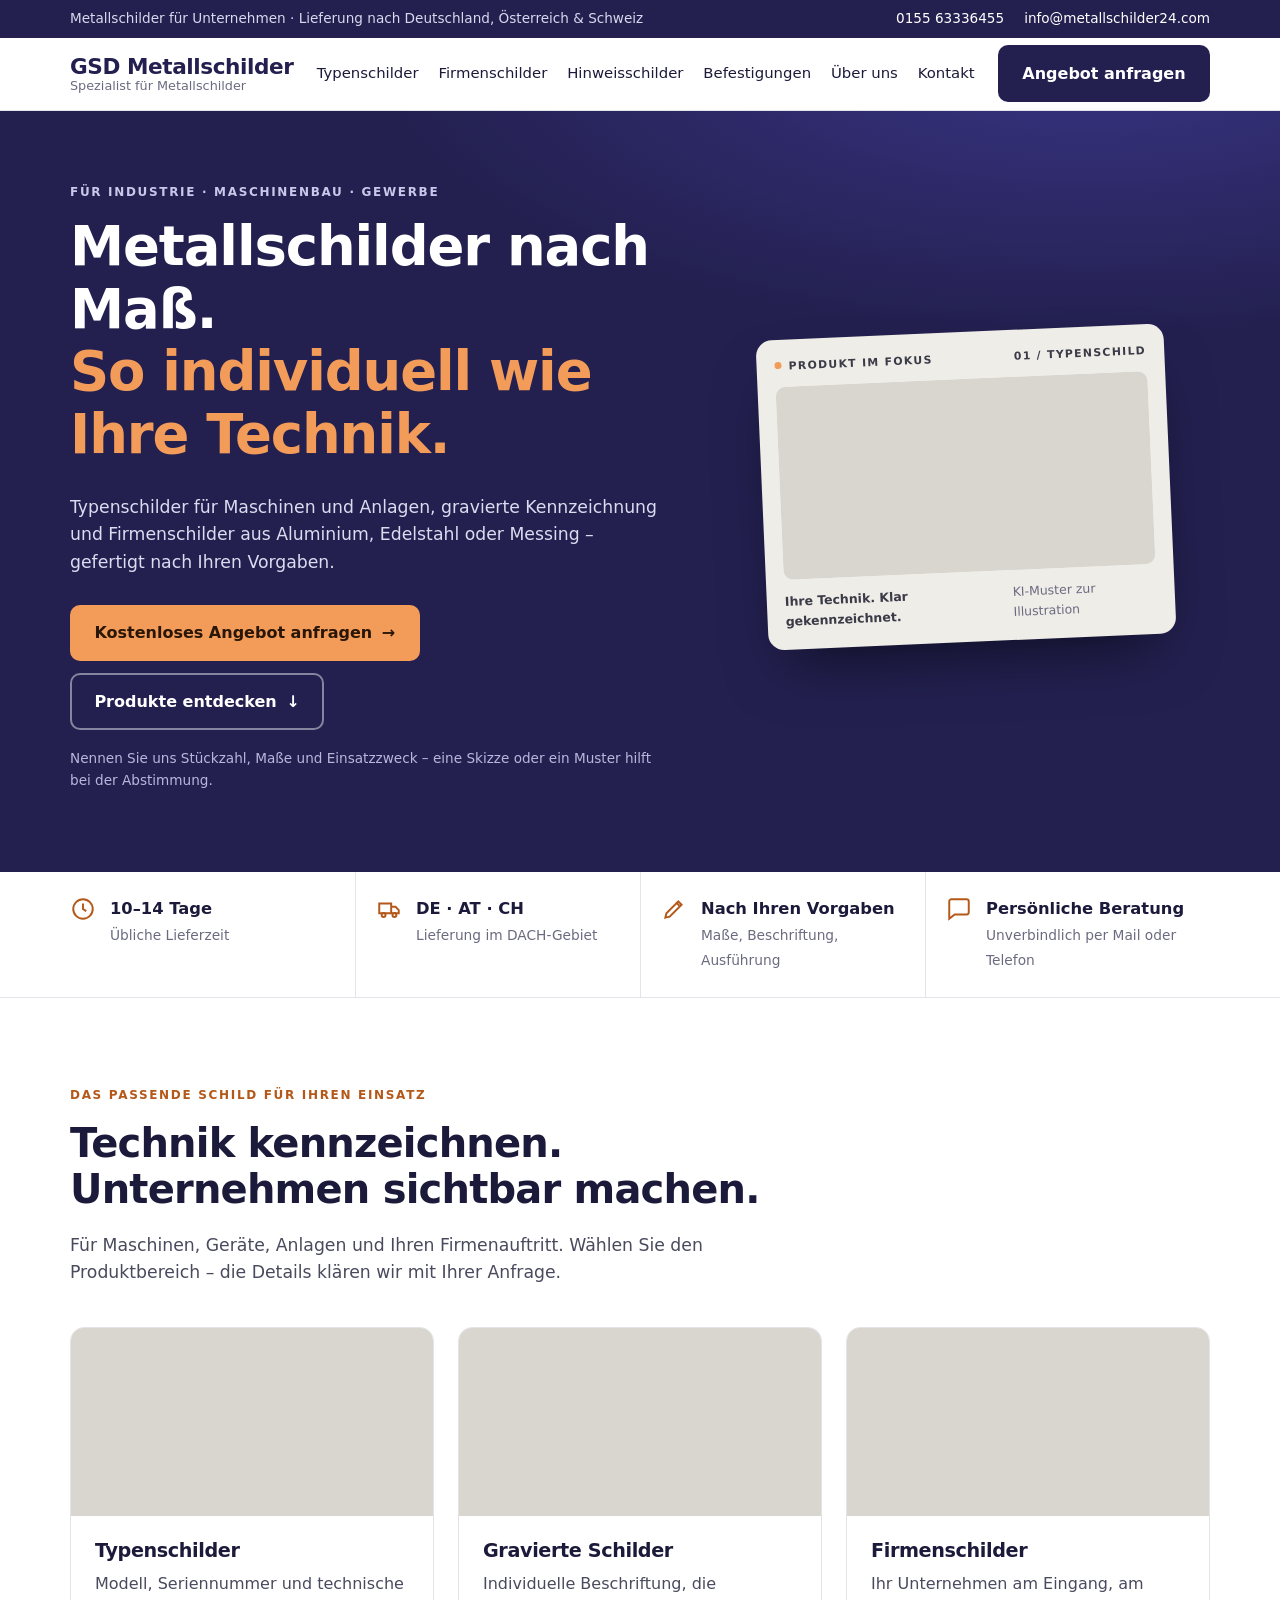
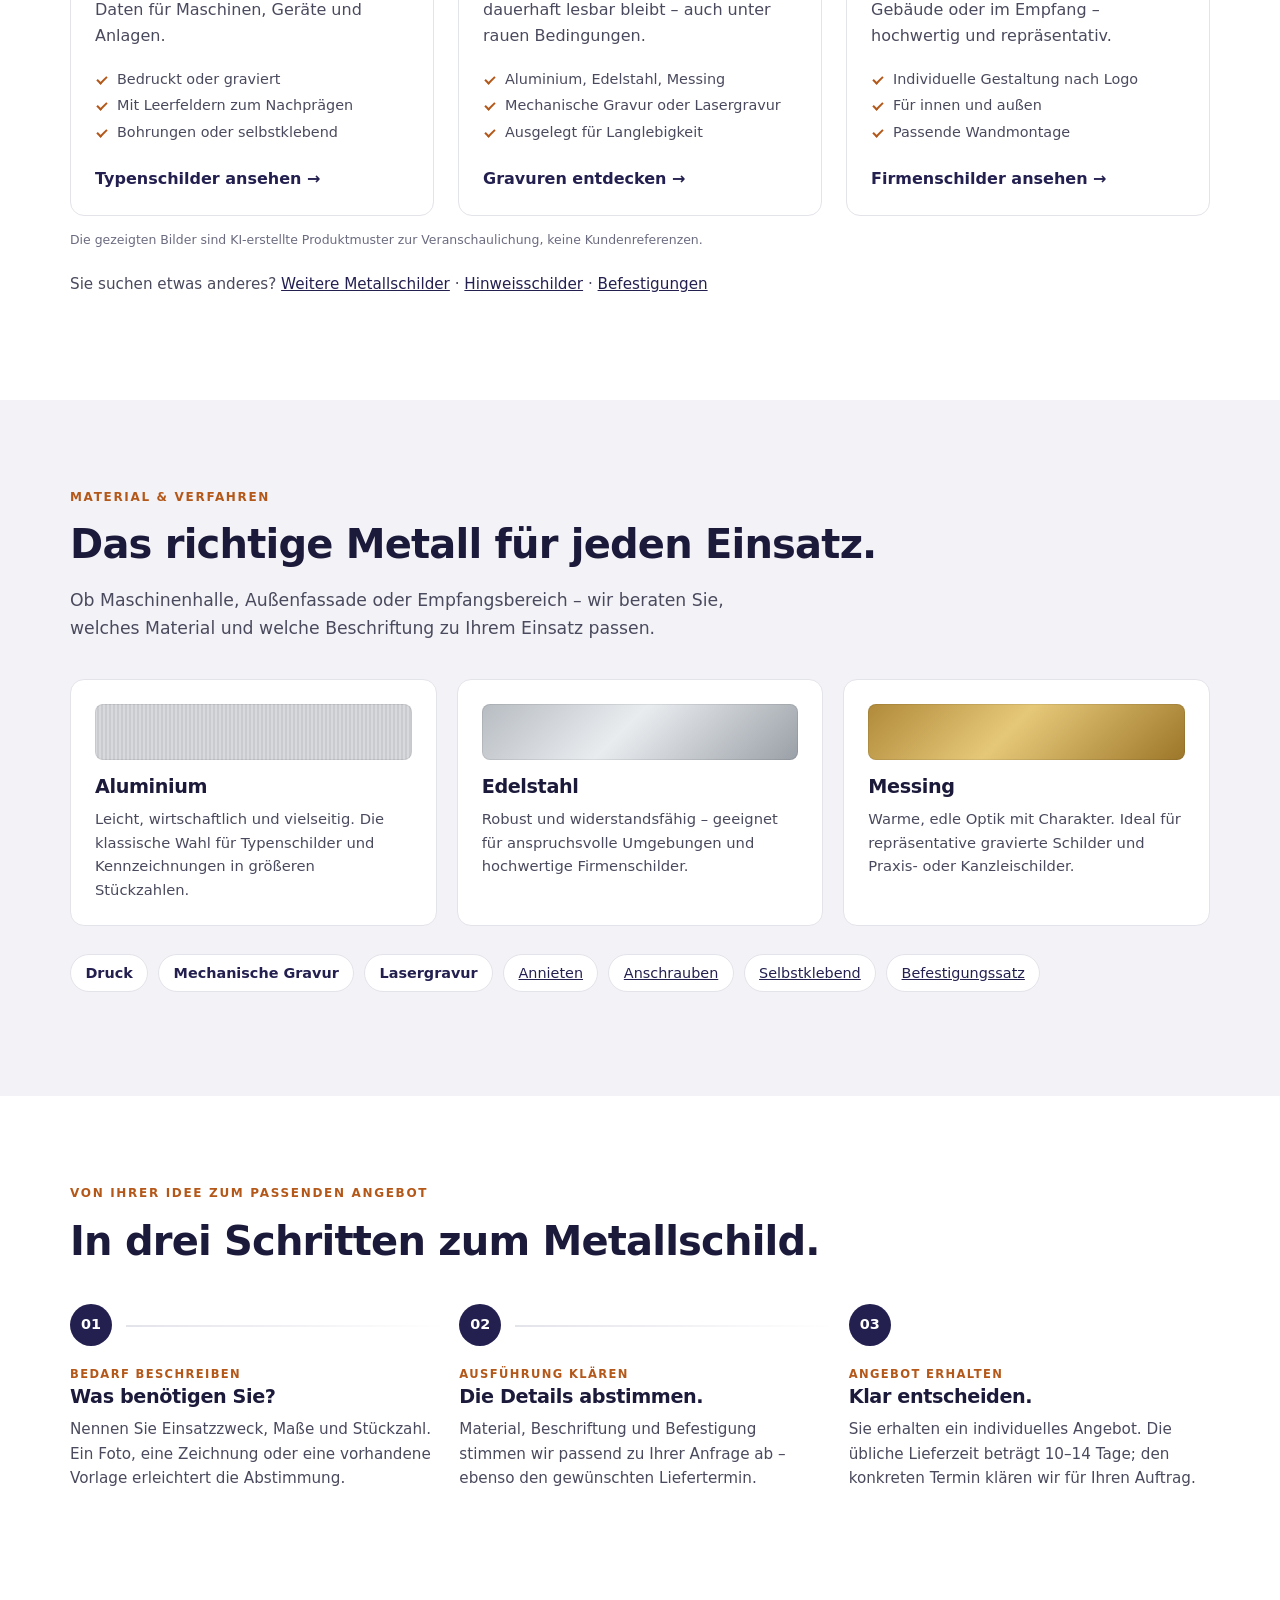
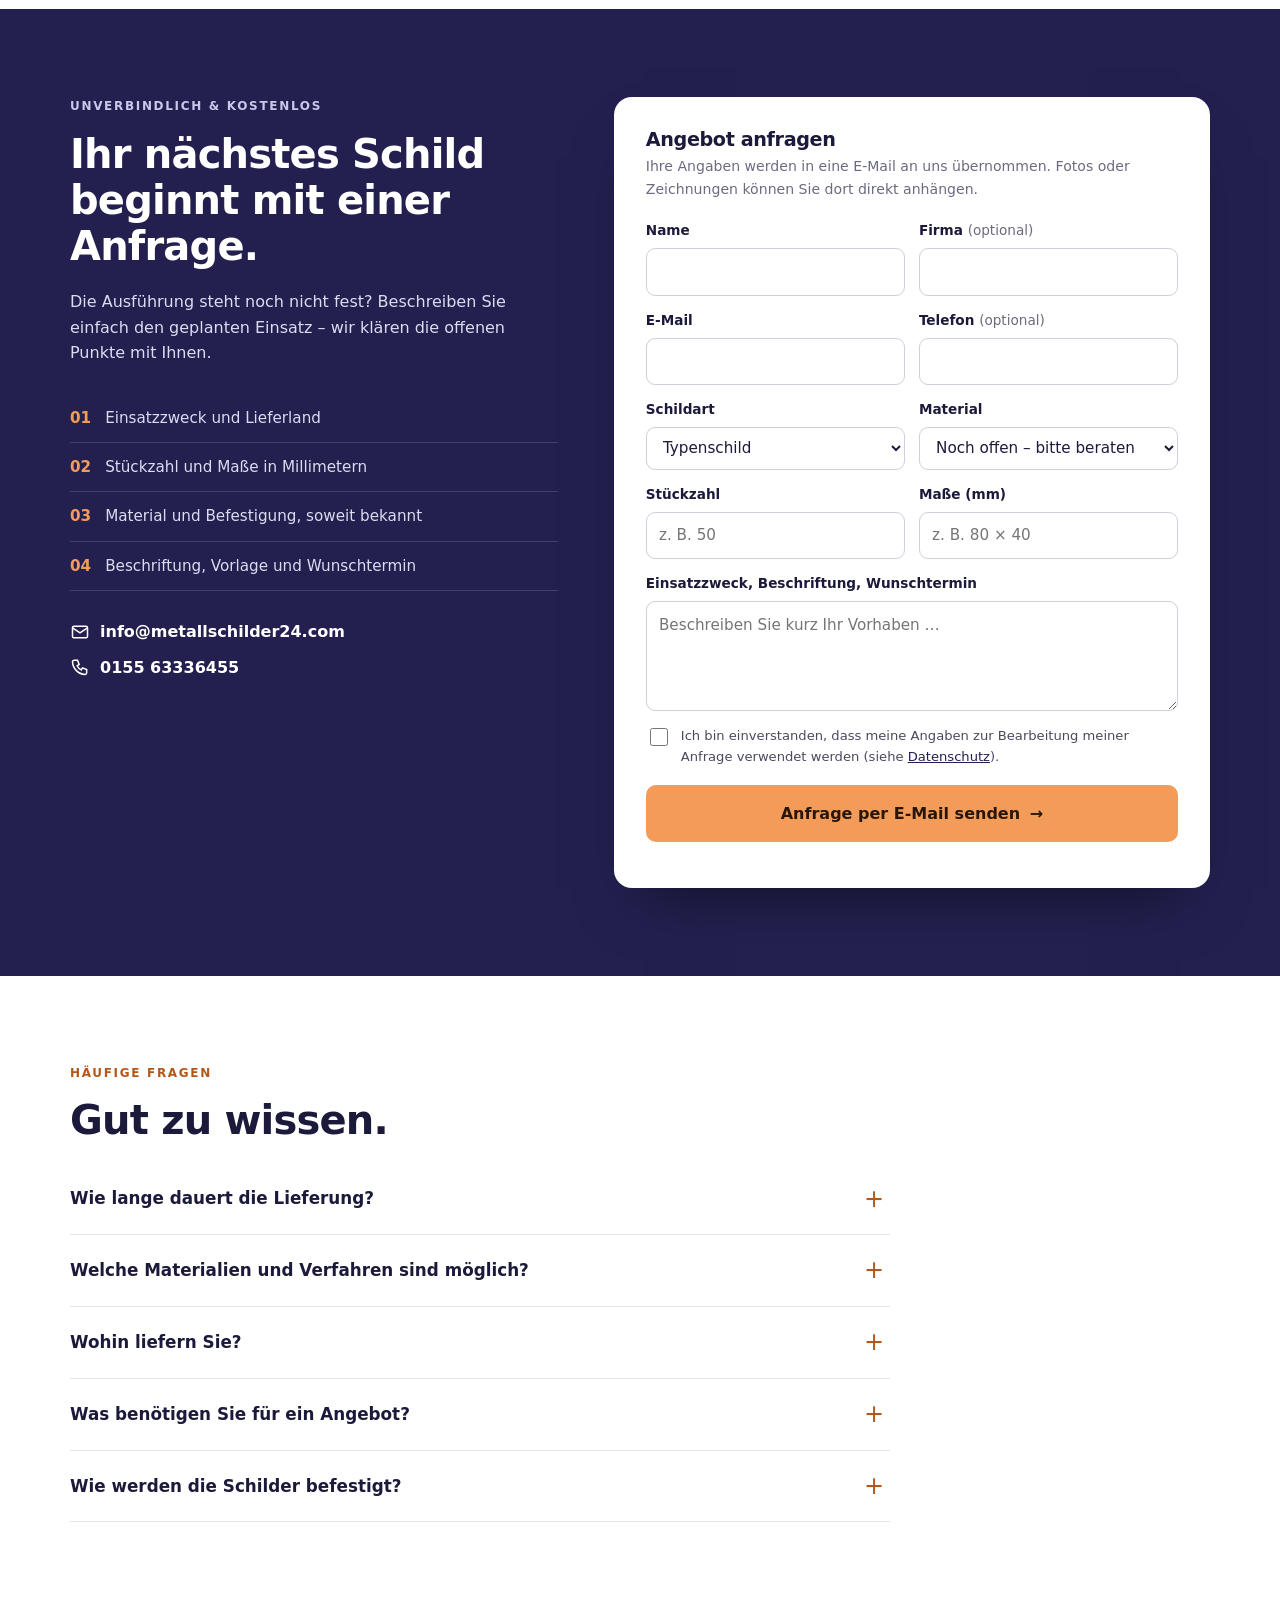
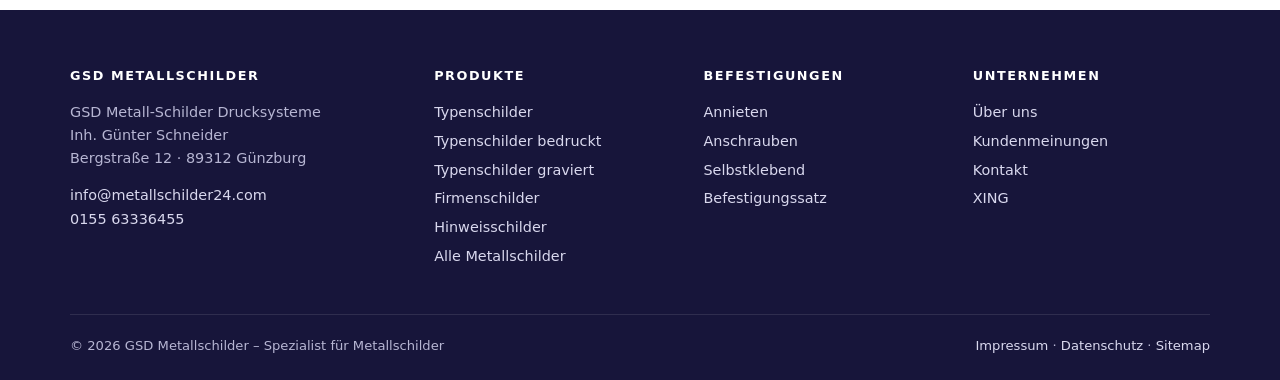
==== commit b557a1f0: "Unterseiten im neuen Design überarbeitet - Neue Seiten: Typenschilder (Übersicht, bedruckt, graviert" ====
--- a/index.html
+++ b/index.html
@@ -11,28 +11,46 @@
 <meta property="og:type" content="website">
 <meta property="og:locale" content="de_DE">
 <meta property="og:site_name" content="GSD Metallschilder">
-<meta property="og:title" content="Metallschilder nach Maß – Typenschilder, Gravuren, Firmenschilder">
-<meta property="og:description" content="Individuelle Metallschilder für Industrie, Maschinenbau und Gewerbe. Lieferung im DACH-Gebiet in 10–14 Tagen.">
+<meta property="og:title" content="Metallschilder &amp; Typenschilder nach Maß | GSD Metallschilder">
+<meta property="og:description" content="Typenschilder, gravierte Schilder und Firmenschilder aus Aluminium, Edelstahl und Messing – individuell nach Ihren Vorgaben. Lieferung in 10–14 Tagen nach Deutschland, Österreich und in die Schweiz.">
 <meta property="og:url" content="https://metallschilder24.com/">
 <meta property="og:image" content="https://metallschilder24.com/wp-content/uploads/2026/11/metallschilder24-produktbeispiele.png">
 <link rel="icon" href="https://metallschilder24.com/wp-content/uploads/2015/01/cropped-FB_Kopf_gif-32x32.gif" sizes="32x32">
 <link rel="apple-touch-icon" href="https://metallschilder24.com/wp-content/uploads/2015/01/cropped-FB_Kopf_gif-180x180.gif">
-<link rel="preload" as="image" href="https://metallschilder24.com/wp-content/uploads/2026/11/metallschilder24-produktbeispiele.png">
-
+<link rel="stylesheet" href="assets/style.css">
 <script type="application/ld+json">
 {
   "@context": "https://schema.org",
   "@graph": [
     {
-      "@type": "Organization",
+      "@type": "LocalBusiness",
       "@id": "https://metallschilder24.com/#org",
-      "name": "GSD Metallschilder",
+      "name": "GSD Metall-Schilder Drucksysteme",
+      "alternateName": "GSD Metallschilder",
       "url": "https://metallschilder24.com/",
       "logo": "https://metallschilder24.com/wp-content/uploads/2015/01/cropped-FB_Kopf_gif-270x270.gif",
+      "image": "https://metallschilder24.com/wp-content/uploads/2026/11/metallschilder24-produktbeispiele.png",
       "email": "info@metallschilder24.com",
       "telephone": "+49 155 63336455",
-      "areaServed": ["DE", "AT", "CH"],
-      "sameAs": ["https://www.xing.com/companies/gsd-metallschilderdrucksysteme"]
+      "founder": {
+        "@type": "Person",
+        "name": "Günter Schneider"
+      },
+      "address": {
+        "@type": "PostalAddress",
+        "streetAddress": "Bergstraße 12",
+        "postalCode": "89312",
+        "addressLocality": "Günzburg",
+        "addressCountry": "DE"
+      },
+      "areaServed": [
+        "DE",
+        "AT",
+        "CH"
+      ],
+      "sameAs": [
+        "https://www.xing.com/companies/gsd-metallschilderdrucksysteme"
+      ]
     },
     {
       "@type": "WebSite",
@@ -40,231 +58,50 @@
       "url": "https://metallschilder24.com/",
       "name": "GSD Metallschilder",
       "inLanguage": "de-DE",
-      "publisher": {"@id": "https://metallschilder24.com/#org"}
+      "publisher": {
+        "@id": "https://metallschilder24.com/#org"
+      }
     },
     {
       "@type": "FAQPage",
       "mainEntity": [
-        {"@type": "Question", "name": "Wie lange dauert die Lieferung?",
-         "acceptedAnswer": {"@type": "Answer", "text": "Die übliche Lieferzeit beträgt 10–14 Tage. Den konkreten Termin stimmen wir für Ihren Auftrag ab."}},
-        {"@type": "Question", "name": "Welche Materialien sind möglich?",
-         "acceptedAnswer": {"@type": "Answer", "text": "Aluminium, Edelstahl und Messing – bedruckt, mechanisch graviert oder lasergraviert."}},
-        {"@type": "Question", "name": "Wohin liefern Sie?",
-         "acceptedAnswer": {"@type": "Answer", "text": "Wir liefern nach Deutschland, Österreich und in die Schweiz."}},
-        {"@type": "Question", "name": "Was benötigen Sie für ein Angebot?",
-         "acceptedAnswer": {"@type": "Answer", "text": "Einsatzzweck, Stückzahl, Maße in Millimetern sowie – soweit bekannt – Material, Befestigung, Beschriftung und Wunschtermin. Eine Skizze oder ein Muster hilft."}}
+        {
+          "@type": "Question",
+          "name": "Wie lange dauert die Lieferung?",
+          "acceptedAnswer": {
+            "@type": "Answer",
+            "text": "Die übliche Lieferzeit beträgt 10–14 Tage. Den konkreten Termin stimmen wir für Ihren Auftrag ab."
+          }
+        },
+        {
+          "@type": "Question",
+          "name": "Welche Materialien sind möglich?",
+          "acceptedAnswer": {
+            "@type": "Answer",
+            "text": "Aluminium, Edelstahl und Messing – bedruckt, mechanisch graviert oder lasergraviert."
+          }
+        },
+        {
+          "@type": "Question",
+          "name": "Wohin liefern Sie?",
+          "acceptedAnswer": {
+            "@type": "Answer",
+            "text": "Wir liefern nach Deutschland, Österreich und in die Schweiz."
+          }
+        },
+        {
+          "@type": "Question",
+          "name": "Was benötigen Sie für ein Angebot?",
+          "acceptedAnswer": {
+            "@type": "Answer",
+            "text": "Einsatzzweck, Stückzahl, Maße in Millimetern sowie – soweit bekannt – Material, Befestigung, Beschriftung und Wunschtermin. Eine Skizze oder ein Muster hilft."
+          }
+        }
       ]
     }
   ]
 }
 </script>
-
-<style>
-:root{
-  --navy:#232050; --navy-2:#2e2a66; --ink:#1c1a3a; --text:#4a4a5e; --muted:#6b6b80;
-  --accent:#f39c5a; --accent-dark:#b4581a; --accent-ink:#2a1606;
-  --bg:#ffffff; --soft:#f3f3f7; --line:#e3e3ea; --radius:14px;
-  --sprite:url("https://metallschilder24.com/wp-content/uploads/2026/11/metallschilder24-produktbeispiele.png");
-  --max:1180px;
-  --font:system-ui,-apple-system,"Segoe UI",Roboto,"Helvetica Neue",Arial,sans-serif;
-}
-*,*::before,*::after{box-sizing:border-box}
-html{scroll-behavior:smooth;-webkit-text-size-adjust:100%}
-@media (prefers-reduced-motion:reduce){html{scroll-behavior:auto}*{transition:none!important}}
-body{margin:0;font-family:var(--font);color:var(--text);background:var(--bg);line-height:1.6;font-size:16px}
-img{max-width:100%;display:block}
-a{color:var(--navy)}
-h1,h2,h3{color:var(--ink);line-height:1.15;letter-spacing:-.02em;margin:0 0 .5em}
-h1{font-size:clamp(2.1rem,5vw,3.4rem);font-weight:800}
-h2{font-size:clamp(1.7rem,3.4vw,2.5rem);font-weight:800}
-h3{font-size:1.2rem;font-weight:700}
-p{margin:0 0 1em}
-.wrap{max-width:var(--max);margin:0 auto;padding:0 20px}
-.eyebrow{font-size:.75rem;font-weight:700;letter-spacing:.14em;text-transform:uppercase;color:var(--accent-dark);margin-bottom:.9rem}
-.lead{font-size:1.08rem;max-width:62ch}
-.sr-only{position:absolute;width:1px;height:1px;padding:0;margin:-1px;overflow:hidden;clip:rect(0,0,0,0);border:0}
-.skip{position:absolute;left:12px;top:-60px;background:var(--navy);color:#fff;padding:10px 16px;border-radius:8px;z-index:100}
-.skip:focus{top:12px}
-:focus-visible{outline:3px solid var(--accent);outline-offset:3px;border-radius:4px}
-
-/* Buttons */
-.btn{white-space:nowrap;display:inline-flex;align-items:center;gap:.6em;padding:.85em 1.4em;border-radius:10px;font-weight:700;text-decoration:none;border:2px solid transparent;cursor:pointer;font:inherit;font-weight:700;transition:transform .15s,background .15s,box-shadow .15s}
-.btn:hover{transform:translateY(-1px)}
-.btn-accent{background:var(--accent);color:var(--accent-ink)}
-.btn-accent:hover{background:#f6ad74;box-shadow:0 8px 20px -8px rgba(243,156,90,.7)}
-.btn-ghost{border-color:rgba(255,255,255,.45);color:#fff}
-.btn-ghost:hover{background:rgba(255,255,255,.08)}
-.btn-navy{background:var(--navy);color:#fff}
-.btn-navy:hover{background:var(--navy-2)}
-
-/* Header */
-.topbar{background:var(--navy);color:#d9d8ee;font-size:.85rem}
-.topbar .wrap{display:flex;justify-content:space-between;gap:16px;padding-top:8px;padding-bottom:8px;flex-wrap:wrap}
-.topbar a{color:#fff;text-decoration:none}
-.topbar a:hover{text-decoration:underline}
-.topbar .contacts{display:flex;gap:20px}
-header.site{position:sticky;top:0;z-index:50;background:rgba(255,255,255,.94);backdrop-filter:saturate(1.4) blur(8px);border-bottom:1px solid var(--line)}
-header.site .wrap{display:flex;align-items:center;justify-content:space-between;gap:14px;min-height:72px}
-.brand{text-decoration:none;white-space:nowrap;display:flex;flex-direction:column;line-height:1.1}
-.brand strong{font-size:1.35rem;color:var(--navy);letter-spacing:-.02em}
-.brand span{font-size:.8rem;color:var(--muted)}
-nav.main ul{list-style:none;margin:0;padding:0;display:flex;gap:2px}
-nav.main a{display:block;white-space:nowrap;padding:.5em .6em;border-radius:8px;text-decoration:none;color:var(--ink);font-size:.93rem;font-weight:500}
-nav.main a:hover,nav.main a[aria-current]{background:var(--soft);color:var(--navy)}
-.header-cta{display:flex;align-items:center;gap:10px}
-.menu-btn{display:none;background:none;border:1px solid var(--line);border-radius:8px;padding:8px 10px;cursor:pointer;color:var(--navy)}
-.menu-btn svg{display:block}
-@media (max-width:1180px){
-  .menu-btn{display:block}
-  .header-cta .btn{display:none}
-  nav.main{position:absolute;left:0;right:0;top:100%;background:#fff;border-bottom:1px solid var(--line);box-shadow:0 12px 24px -12px rgba(0,0,0,.2);display:none}
-  nav.main.open{display:block}
-  nav.main ul{flex-direction:column;padding:10px 20px 18px}
-  nav.main a{padding:.8em .6em;font-size:1rem}
-  .topbar .hint{display:none}
-}
-
-/* Hero */
-.hero{background:radial-gradient(1200px 500px at 85% -10%,#3a3586 0%,transparent 60%),var(--navy);color:#e4e3f4;overflow:hidden}
-.hero .wrap{display:grid;grid-template-columns:1.1fr .9fr;gap:56px;align-items:center;padding-top:72px;padding-bottom:80px}
-.hero h1{color:#fff}
-.hero h1 em{font-style:normal;color:var(--accent)}
-.hero .eyebrow{color:#c9c7ea}
-.hero .lead{color:#dcdbf0}
-.hero .actions{display:flex;flex-wrap:wrap;gap:12px;margin:28px 0 18px}
-.hero small{color:#b9b7dd;display:block;font-size:.85rem}
-.plate{background:#efede8;border-radius:16px;padding:18px;transform:rotate(-2.5deg);box-shadow:0 30px 60px -20px rgba(0,0,0,.55);color:#3b3b48}
-.plate-head,.plate-foot{display:flex;justify-content:space-between;font-size:.68rem;letter-spacing:.12em;text-transform:uppercase;font-weight:700}
-.plate-head span:first-child::before{content:"";display:inline-block;width:7px;height:7px;border-radius:50%;background:var(--accent);margin-right:7px;vertical-align:1px}
-.plate-foot{text-transform:none;letter-spacing:0;font-weight:600;font-size:.78rem}
-.plate-foot span:last-child{font-weight:400;color:var(--muted)}
-.sprite{background-image:var(--sprite);background-size:217.87234% auto;background-repeat:no-repeat;aspect-ratio:16/8.3;border-radius:10px;background-color:#d9d6d0}
-.sprite.typ{background-position:93.742479% 16.060606%}
-.sprite.grav{background-position:6.257521% 83.030303%}
-.sprite.firm{background-position:6.257521% 16.060606%}
-.plate .sprite{margin:12px 0}
-@media (max-width:900px){
-  .hero .wrap{grid-template-columns:1fr;gap:40px;padding-top:48px;padding-bottom:56px}
-  .plate{transform:none;max-width:520px}
-}
-
-/* Facts */
-.facts{border-bottom:1px solid var(--line)}
-.facts ul{list-style:none;margin:0;padding:0;display:grid;grid-template-columns:repeat(4,1fr)}
-.facts li{padding:24px 20px;border-left:1px solid var(--line);display:flex;gap:14px;align-items:flex-start}
-.facts li:first-child{border-left:0;padding-left:0}
-.facts svg{flex:none;color:var(--accent-dark)}
-.facts strong{display:block;color:var(--ink);font-size:1.02rem}
-.facts span{font-size:.86rem;color:var(--muted)}
-@media (max-width:900px){
-  .facts ul{grid-template-columns:1fr 1fr}
-  .facts li{border-left:0;padding-left:0;border-top:1px solid var(--line)}
-  .facts li:nth-child(-n+2){border-top:0}
-}
-@media (max-width:520px){.facts ul{grid-template-columns:1fr}.facts li:nth-child(2){border-top:1px solid var(--line)}}
-
-section{padding:88px 0}
-@media (max-width:700px){section{padding:60px 0}}
-section.hero{padding:0}
-.soft{background:var(--soft)}
-
-/* Products */
-.cards{display:grid;grid-template-columns:repeat(3,1fr);gap:24px;margin-top:40px}
-.card{background:#fff;border:1px solid var(--line);border-radius:var(--radius);overflow:hidden;display:flex;flex-direction:column;transition:box-shadow .2s,transform .2s}
-.card:hover{box-shadow:0 20px 40px -24px rgba(35,32,80,.45);transform:translateY(-3px)}
-.card .sprite{border-radius:0}
-.card-body{padding:24px;display:flex;flex-direction:column;flex:1}
-.card ul{margin:0 0 18px;padding:0;list-style:none;font-size:.9rem}
-.card ul li{padding-left:22px;position:relative;margin:.25em 0}
-.card ul li::before{content:"";position:absolute;left:2px;top:.55em;width:10px;height:6px;border-left:2px solid var(--accent-dark);border-bottom:2px solid var(--accent-dark);transform:rotate(-45deg)}
-.card a.more{margin-top:auto;font-weight:700;text-decoration:none;color:var(--navy)}
-.card a.more::after{content:" →"}
-.card a.more:hover{text-decoration:underline}
-.note{font-size:.78rem;color:var(--muted);margin-top:14px}
-.also{margin-top:22px;font-size:.95rem}
-@media (max-width:900px){.cards{grid-template-columns:1fr 1fr}}
-@media (max-width:620px){.cards{grid-template-columns:1fr}}
-
-/* Materials */
-.mat-grid{display:grid;grid-template-columns:repeat(3,1fr);gap:20px;margin-top:36px}
-.mat{background:#fff;border-radius:var(--radius);padding:24px;border:1px solid var(--line)}
-.swatch{height:56px;border-radius:8px;margin-bottom:16px;box-shadow:inset 0 0 0 1px rgba(0,0,0,.08)}
-.sw-alu{background:repeating-linear-gradient(90deg,#d8d9dc 0 2px,#c9cbcf 2px 4px),#ccc}
-.sw-steel{background:linear-gradient(135deg,#b7bcc2,#e9ecef 45%,#9aa0a7)}
-.sw-brass{background:linear-gradient(135deg,#b08a3a,#e6c879 45%,#9c7629)}
-.mat p{font-size:.92rem;margin:0}
-.methods{display:flex;flex-wrap:wrap;gap:10px;margin-top:28px;list-style:none;padding:0}
-.methods li{background:#fff;border:1px solid var(--line);border-radius:999px;padding:.45em 1em;font-size:.9rem;color:var(--ink)}
-.methods li strong{color:var(--navy)}
-@media (max-width:800px){.mat-grid{grid-template-columns:1fr}}
-
-/* Steps */
-.steps{display:grid;grid-template-columns:repeat(3,1fr);gap:28px;margin-top:40px;counter-reset:s;list-style:none;padding:0}
-.steps li{position:relative;padding-top:56px}
-.steps li::before{counter-increment:s;content:"0" counter(s);position:absolute;top:0;left:0;width:42px;height:42px;border-radius:50%;background:var(--navy);color:#fff;display:grid;place-items:center;font-weight:700;font-size:.9rem}
-.steps li:not(:last-child)::after{content:"";position:absolute;top:21px;left:56px;right:-14px;height:2px;background:linear-gradient(90deg,var(--line),transparent)}
-.steps .tag{font-size:.72rem;font-weight:700;letter-spacing:.12em;text-transform:uppercase;color:var(--accent-dark)}
-.steps p{font-size:.95rem}
-@media (max-width:800px){.steps{grid-template-columns:1fr}.steps li::after{display:none}}
-
-/* Inquiry */
-.inquiry{background:var(--navy);color:#dcdbf0}
-.inquiry .wrap{display:grid;grid-template-columns:.9fr 1.1fr;gap:56px;align-items:start}
-.inquiry h2{color:#fff}
-.inquiry .eyebrow{color:#c9c7ea}
-.checklist{list-style:none;padding:0;margin:28px 0}
-.checklist li{display:flex;gap:14px;padding:12px 0;border-bottom:1px solid rgba(255,255,255,.14);font-size:.95rem}
-.checklist b{color:var(--accent);font-variant-numeric:tabular-nums}
-.direct{display:grid;gap:10px;margin-top:8px}
-.direct a{color:#fff;text-decoration:none;display:flex;align-items:center;gap:10px;font-weight:600}
-.direct a:hover{text-decoration:underline}
-form.quote{background:#fff;color:var(--text);border-radius:18px;padding:32px;box-shadow:0 30px 60px -30px rgba(0,0,0,.6)}
-form.quote h3{margin-bottom:4px}
-form.quote .sub{font-size:.88rem;color:var(--muted);margin-bottom:20px}
-.grid2{display:grid;grid-template-columns:1fr 1fr;gap:14px}
-.field{display:flex;flex-direction:column;gap:6px;margin-bottom:14px}
-.field label{font-size:.85rem;font-weight:600;color:var(--ink)}
-.field label .opt{font-weight:400;color:var(--muted)}
-.field input,.field select,.field textarea{font:inherit;font-size:.95rem;padding:.7em .8em;border:1px solid #cfd0da;border-radius:9px;background:#fff;color:var(--ink);width:100%}
-.field textarea{min-height:110px;resize:vertical}
-.field input:focus,.field select:focus,.field textarea:focus{outline:none;border-color:var(--navy);box-shadow:0 0 0 3px rgba(35,32,80,.15)}
-.consent{display:flex;gap:10px;font-size:.82rem;align-items:flex-start;margin:4px 0 18px}
-.consent input{margin-top:3px;width:18px;height:18px;flex:none}
-form.quote .btn{width:100%;justify-content:center}
-.form-msg{font-size:.85rem;margin-top:12px;color:var(--muted)}
-@media (max-width:900px){.inquiry .wrap{grid-template-columns:1fr;gap:36px}}
-@media (max-width:520px){.grid2{grid-template-columns:1fr;gap:0}form.quote{padding:22px}}
-
-/* FAQ */
-.faq{max-width:820px}
-.faq details{border-bottom:1px solid var(--line);padding:4px 0}
-.faq summary{cursor:pointer;list-style:none;padding:18px 40px 18px 0;font-weight:700;color:var(--ink);position:relative;font-size:1.05rem}
-.faq summary::-webkit-details-marker{display:none}
-.faq summary::after{content:"+";position:absolute;right:6px;top:50%;transform:translateY(-50%);font-size:1.5rem;font-weight:400;color:var(--accent-dark);transition:transform .2s}
-.faq details[open] summary::after{transform:translateY(-50%) rotate(45deg)}
-.faq details p{margin:0 0 18px;max-width:68ch}
-
-/* Footer */
-footer.site{background:#17153a;color:#b7b6d3;font-size:.9rem;padding:56px 0 24px}
-footer.site .cols{display:grid;grid-template-columns:1.4fr 1fr 1fr 1fr;gap:32px}
-footer.site h4{color:#fff;font-size:.8rem;letter-spacing:.12em;text-transform:uppercase;margin:0 0 14px}
-footer.site ul{list-style:none;margin:0;padding:0}
-footer.site li{margin:.4em 0}
-footer.site a{color:#d9d8ee;text-decoration:none}
-footer.site a:hover{color:#fff;text-decoration:underline}
-footer.site .bottom{border-top:1px solid rgba(255,255,255,.1);margin-top:40px;padding-top:20px;display:flex;justify-content:space-between;flex-wrap:wrap;gap:12px;font-size:.82rem}
-@media (max-width:820px){footer.site .cols{grid-template-columns:1fr 1fr}}
-@media (max-width:480px){footer.site .cols{grid-template-columns:1fr}}
-
-/* Mobile sticky CTA */
-.mobile-cta{display:none}
-@media (max-width:700px){
-  .mobile-cta{display:flex;position:fixed;left:0;right:0;bottom:0;z-index:60;gap:8px;padding:10px 12px calc(10px + env(safe-area-inset-bottom));background:rgba(255,255,255,.96);border-top:1px solid var(--line);backdrop-filter:blur(8px)}
-  .mobile-cta a{flex:1;justify-content:center;padding:.75em .6em;font-size:.92rem}
-  .mobile-cta .btn-call{background:var(--soft);color:var(--navy)}
-  body{padding-bottom:72px}
-}
-</style>
 </head>
 <body>
 <a class="skip" href="#inhalt">Zum Inhalt springen</a>
@@ -281,22 +118,22 @@
 
 <header class="site">
   <div class="wrap">
-    <a class="brand" href="https://metallschilder24.com/" aria-label="GSD Metallschilder – Startseite">
+    <a class="brand" href="index.html" aria-label="GSD Metallschilder – Startseite">
       <strong>GSD Metallschilder</strong>
       <span>Spezialist für Metallschilder</span>
     </a>
     <nav class="main" id="hauptmenue" aria-label="Hauptmenü">
       <ul>
-        <li><a href="https://metallschilder24.com/?page_id=7">Typenschilder</a></li>
-        <li><a href="https://metallschilder24.com/?page_id=19">Firmenschilder</a></li>
-        <li><a href="https://metallschilder24.com/?page_id=17">Weitere Schilder</a></li>
-        <li><a href="https://metallschilder24.com/?page_id=32">Befestigungen</a></li>
-        <li><a href="https://metallschilder24.com/?page_id=48">Über uns</a></li>
-        <li><a href="https://metallschilder24.com/?page_id=44">Kontakt</a></li>
+        <li><a href="typenschilder.html">Typenschilder</a></li>
+        <li><a href="firmenschilder.html">Firmenschilder</a></li>
+        <li><a href="hinweisschilder.html">Hinweisschilder</a></li>
+        <li><a href="befestigungen.html">Befestigungen</a></li>
+        <li><a href="ueber-uns.html">Über uns</a></li>
+        <li><a href="kontakt.html">Kontakt</a></li>
       </ul>
     </nav>
     <div class="header-cta">
-      <a class="btn btn-navy" href="#anfrage">Angebot anfragen</a>
+      <a class="btn btn-navy" href="kontakt.html#anfrage">Angebot anfragen</a>
       <button class="menu-btn" type="button" aria-controls="hauptmenue" aria-expanded="false">
         <span class="sr-only">Menü öffnen</span>
         <svg width="24" height="24" viewBox="0 0 24 24" fill="none" stroke="currentColor" stroke-width="2" aria-hidden="true"><path d="M4 7h16M4 12h16M4 17h16"/></svg>
@@ -367,7 +204,7 @@
             <li>Mit Leerfeldern zum Nachprägen</li>
             <li>Bohrungen oder selbstklebend</li>
           </ul>
-          <a class="more" href="https://metallschilder24.com/?page_id=7">Typenschilder ansehen</a>
+          <a class="more" href="typenschilder.html">Typenschilder ansehen</a>
         </div>
       </article>
       <article class="card">
@@ -380,7 +217,7 @@
             <li>Mechanische Gravur oder Lasergravur</li>
             <li>Ausgelegt für Langlebigkeit</li>
           </ul>
-          <a class="more" href="https://metallschilder24.com/?page_id=11">Gravuren entdecken</a>
+          <a class="more" href="typenschilder-graviert.html">Gravuren entdecken</a>
         </div>
       </article>
       <article class="card">
@@ -393,15 +230,15 @@
             <li>Für innen und außen</li>
             <li>Passende Wandmontage</li>
           </ul>
-          <a class="more" href="https://metallschilder24.com/?page_id=19">Firmenschilder ansehen</a>
+          <a class="more" href="firmenschilder.html">Firmenschilder ansehen</a>
         </div>
       </article>
     </div>
     <p class="note">Die gezeigten Bilder sind KI-erstellte Produktmuster zur Veranschaulichung, keine Kundenreferenzen.</p>
     <p class="also">Sie suchen etwas anderes?
-      <a href="https://metallschilder24.com/?page_id=17">Weitere Metallschilder</a> ·
-      <a href="https://metallschilder24.com/?page_id=21">Hinweisschilder</a> ·
-      <a href="https://metallschilder24.com/?page_id=32">Befestigungen</a></p>
+      <a href="weitere-schilder.html">Weitere Metallschilder</a> ·
+      <a href="hinweisschilder.html">Hinweisschilder</a> ·
+      <a href="befestigungen.html">Befestigungen</a></p>
   </div>
 </section>
 
@@ -431,10 +268,10 @@
       <li><strong>Druck</strong></li>
       <li><strong>Mechanische Gravur</strong></li>
       <li><strong>Lasergravur</strong></li>
-      <li><a href="https://metallschilder24.com/?page_id=34">Annieten</a></li>
-      <li><a href="https://metallschilder24.com/?page_id=36">Anschrauben</a></li>
-      <li><a href="https://metallschilder24.com/?page_id=38">Selbstklebend</a></li>
-      <li><a href="https://metallschilder24.com/?page_id=40">Befestigungssatz</a></li>
+      <li><a href="befestigungen.html#annieten">Annieten</a></li>
+      <li><a href="befestigungen.html#anschrauben">Anschrauben</a></li>
+      <li><a href="befestigungen.html#selbstklebend">Selbstklebend</a></li>
+      <li><a href="befestigungen.html#befestigungssatz">Befestigungssatz</a></li>
     </ul>
   </div>
 </section>
@@ -522,7 +359,7 @@
         <div class="field"><label for="f-mass">Maße (mm)</label><input id="f-mass" name="masse" placeholder="z. B. 80 × 40"></div>
       </div>
       <div class="field"><label for="f-text">Einsatzzweck, Beschriftung, Wunschtermin</label><textarea id="f-text" name="nachricht" required placeholder="Beschreiben Sie kurz Ihr Vorhaben …"></textarea></div>
-      <label class="consent"><input type="checkbox" id="f-ok" required> <span>Ich bin einverstanden, dass meine Angaben zur Bearbeitung meiner Anfrage verwendet werden.</span></label>
+      <label class="consent"><input type="checkbox" id="f-ok" required> <span>Ich bin einverstanden, dass meine Angaben zur Bearbeitung meiner Anfrage verwendet werden (siehe <a href="impressum.html#datenschutz">Datenschutz</a>).</span></label>
       <button class="btn btn-accent" type="submit">Anfrage per E-Mail senden <span aria-hidden="true">→</span></button>
       <p class="form-msg" id="form-msg" role="status" aria-live="polite"></p>
     </form>
@@ -552,7 +389,7 @@
       </details>
       <details>
         <summary>Wie werden die Schilder befestigt?</summary>
-        <p>Je nach Untergrund per <a href="https://metallschilder24.com/?page_id=34">Nieten</a>, <a href="https://metallschilder24.com/?page_id=36">Schrauben</a> oder <a href="https://metallschilder24.com/?page_id=38">selbstklebend</a>. Auf Wunsch liefern wir einen passenden <a href="https://metallschilder24.com/?page_id=40">Befestigungssatz</a> mit.</p>
+        <p>Je nach Untergrund per <a href="befestigungen.html#annieten">Nieten</a>, <a href="befestigungen.html#anschrauben">Schrauben</a> oder <a href="befestigungen.html#selbstklebend">selbstklebend</a>. Auf Wunsch liefern wir einen passenden <a href="befestigungen.html#befestigungssatz">Befestigungssatz</a> mit.</p>
       </details>
     </div>
   </div>
@@ -565,88 +402,51 @@
     <div class="cols">
       <div>
         <h4>GSD Metallschilder</h4>
-        <p>Persönlich für Ihr Unternehmen da. Metallschilder für Industrie, Maschinenbau und Gewerbe in Deutschland, Österreich und der Schweiz.</p>
+        <p>GSD Metall-Schilder Drucksysteme<br>Inh. Günter Schneider<br>Bergstraße 12 · 89312 Günzburg</p>
         <p><a href="mailto:info@metallschilder24.com">info@metallschilder24.com</a><br><a href="tel:+4915563336455">0155 63336455</a></p>
       </div>
       <div>
         <h4>Produkte</h4>
         <ul>
-          <li><a href="https://metallschilder24.com/?page_id=7">Typenschilder</a></li>
-          <li><a href="https://metallschilder24.com/?page_id=9">Typenschilder bedruckt</a></li>
-          <li><a href="https://metallschilder24.com/?page_id=11">Typenschild graviert</a></li>
-          <li><a href="https://metallschilder24.com/?page_id=19">Firmenschilder</a></li>
-          <li><a href="https://metallschilder24.com/?page_id=21">Hinweisschilder</a></li>
-          <li><a href="https://metallschilder24.com/?page_id=17">Metall- und Firmenschilder</a></li>
+          <li><a href="typenschilder.html">Typenschilder</a></li>
+          <li><a href="typenschilder-bedruckt.html">Typenschilder bedruckt</a></li>
+          <li><a href="typenschilder-graviert.html">Typenschilder graviert</a></li>
+          <li><a href="firmenschilder.html">Firmenschilder</a></li>
+          <li><a href="hinweisschilder.html">Hinweisschilder</a></li>
+          <li><a href="weitere-schilder.html">Alle Metallschilder</a></li>
         </ul>
       </div>
       <div>
         <h4>Befestigungen</h4>
         <ul>
-          <li><a href="https://metallschilder24.com/?page_id=34">Annieten</a></li>
-          <li><a href="https://metallschilder24.com/?page_id=36">Anschrauben</a></li>
-          <li><a href="https://metallschilder24.com/?page_id=38">Selbstklebend</a></li>
-          <li><a href="https://metallschilder24.com/?page_id=40">Befestigungssatz</a></li>
+          <li><a href="befestigungen.html#annieten">Annieten</a></li>
+          <li><a href="befestigungen.html#anschrauben">Anschrauben</a></li>
+          <li><a href="befestigungen.html#selbstklebend">Selbstklebend</a></li>
+          <li><a href="befestigungen.html#befestigungssatz">Befestigungssatz</a></li>
         </ul>
       </div>
       <div>
         <h4>Unternehmen</h4>
         <ul>
-          <li><a href="https://metallschilder24.com/?page_id=48">Über uns</a></li>
-          <li><a href="https://metallschilder24.com/?page_id=42">Kundenmeinungen</a></li>
-          <li><a href="https://metallschilder24.com/?page_id=44">Kontakt</a></li>
+          <li><a href="ueber-uns.html">Über uns</a></li>
+          <li><a href="kundenmeinungen.html">Kundenmeinungen</a></li>
+          <li><a href="kontakt.html">Kontakt</a></li>
           <li><a href="https://www.xing.com/companies/gsd-metallschilderdrucksysteme" rel="noopener" target="_blank">XING</a></li>
         </ul>
       </div>
     </div>
     <div class="bottom">
       <span>© <span id="year">2026</span> GSD Metallschilder – Spezialist für Metallschilder</span>
-      <span><a href="https://metallschilder24.com/?page_id=58">Impressum</a> · <a href="https://metallschilder24.com/?page_id=56">Sitemap</a></span>
+      <span><a href="impressum.html">Impressum</a> · <a href="impressum.html#datenschutz">Datenschutz</a> · <a href="sitemap.html">Sitemap</a></span>
     </div>
   </div>
 </footer>
 
 <div class="mobile-cta">
   <a class="btn btn-call" href="tel:+4915563336455">Anrufen</a>
-  <a class="btn btn-accent" href="#anfrage">Angebot anfragen</a>
+  <a class="btn btn-accent" href="kontakt.html#anfrage">Angebot anfragen</a>
 </div>
 
-<script>
-(function(){
-  var btn=document.querySelector('.menu-btn'), nav=document.getElementById('hauptmenue');
-  btn.addEventListener('click',function(){
-    var open=nav.classList.toggle('open');
-    btn.setAttribute('aria-expanded',open);
-    btn.querySelector('.sr-only').textContent=open?'Menü schließen':'Menü öffnen';
-  });
-  nav.addEventListener('click',function(e){ if(e.target.tagName==='A'){nav.classList.remove('open');btn.setAttribute('aria-expanded','false');} });
-  document.addEventListener('keydown',function(e){ if(e.key==='Escape'&&nav.classList.contains('open')){nav.classList.remove('open');btn.setAttribute('aria-expanded','false');btn.focus();} });
-
-  document.getElementById('year').textContent=new Date().getFullYear();
-
-  var form=document.getElementById('quote-form'), msg=document.getElementById('form-msg');
-  form.addEventListener('submit',function(e){
-    e.preventDefault();
-    var bad=[].slice.call(form.querySelectorAll('[required]')).filter(function(el){return !el.checkValidity();});
-    if(bad.length){ msg.textContent='Bitte füllen Sie Name, E-Mail, Beschreibung und die Einwilligung aus.'; bad[0].focus(); return; }
-    var v=function(id){return document.getElementById(id).value.trim();};
-    var body=[
-      'Name: '+v('f-name'),
-      'Firma: '+v('f-firma'),
-      'E-Mail: '+v('f-mail'),
-      'Telefon: '+v('f-tel'),
-      '',
-      'Schildart: '+v('f-art'),
-      'Material: '+v('f-mat'),
-      'Stückzahl: '+v('f-menge'),
-      'Maße (mm): '+v('f-mass'),
-      '',
-      v('f-text')
-    ].join('\n');
-    var subject='Angebotsanfrage: '+v('f-art')+(v('f-firma')?' – '+v('f-firma'):'');
-    window.location.href='mailto:info@metallschilder24.com?subject='+encodeURIComponent(subject)+'&body='+encodeURIComponent(body);
-    msg.textContent='Ihr E-Mail-Programm wurde geöffnet. Falls nicht, schreiben Sie uns direkt an info@metallschilder24.com.';
-  });
-})();
-</script>
+<script src="assets/main.js" defer></script>
 </body>
 </html>
--- a/assets/style.css
+++ b/assets/style.css
@@ -0,0 +1,349 @@
+:root{
+  --navy:#232050; --navy-2:#2e2a66; --ink:#1c1a3a; --text:#4a4a5e; --muted:#6b6b80;
+  --accent:#f39c5a; --accent-dark:#b4581a; --accent-ink:#2a1606;
+  --bg:#ffffff; --soft:#f3f3f7; --line:#e3e3ea; --radius:14px;
+  --sprite:url("https://metallschilder24.com/wp-content/uploads/2026/11/metallschilder24-produktbeispiele.png");
+  --max:1180px;
+  --font:system-ui,-apple-system,"Segoe UI",Roboto,"Helvetica Neue",Arial,sans-serif;
+}
+*,*::before,*::after{box-sizing:border-box}
+html{scroll-behavior:smooth;-webkit-text-size-adjust:100%}
+@media (prefers-reduced-motion:reduce){html{scroll-behavior:auto}*{transition:none!important}}
+body{margin:0;font-family:var(--font);color:var(--text);background:var(--bg);line-height:1.6;font-size:16px}
+img{max-width:100%;display:block}
+a{color:var(--navy)}
+h1,h2,h3{color:var(--ink);line-height:1.15;letter-spacing:-.02em;margin:0 0 .5em}
+h1{font-size:clamp(2.1rem,5vw,3.4rem);font-weight:800}
+h2{font-size:clamp(1.7rem,3.4vw,2.5rem);font-weight:800}
+h3{font-size:1.2rem;font-weight:700}
+p{margin:0 0 1em}
+.wrap{max-width:var(--max);margin:0 auto;padding:0 20px}
+.eyebrow{font-size:.75rem;font-weight:700;letter-spacing:.14em;text-transform:uppercase;color:var(--accent-dark);margin-bottom:.9rem}
+.lead{font-size:1.08rem;max-width:62ch}
+.sr-only{position:absolute;width:1px;height:1px;padding:0;margin:-1px;overflow:hidden;clip:rect(0,0,0,0);border:0}
+.skip{position:absolute;left:12px;top:-60px;background:var(--navy);color:#fff;padding:10px 16px;border-radius:8px;z-index:100}
+.skip:focus{top:12px}
+:focus-visible{outline:3px solid var(--accent);outline-offset:3px;border-radius:4px}
+
+/* Buttons */
+.btn{white-space:nowrap;display:inline-flex;align-items:center;gap:.6em;padding:.85em 1.4em;border-radius:10px;font-weight:700;text-decoration:none;border:2px solid transparent;cursor:pointer;font:inherit;font-weight:700;transition:transform .15s,background .15s,box-shadow .15s}
+.btn:hover{transform:translateY(-1px)}
+.btn-accent{background:var(--accent);color:var(--accent-ink)}
+.btn-accent:hover{background:#f6ad74;box-shadow:0 8px 20px -8px rgba(243,156,90,.7)}
+.btn-ghost{border-color:rgba(255,255,255,.45);color:#fff}
+.btn-ghost:hover{background:rgba(255,255,255,.08)}
+.btn-navy{background:var(--navy);color:#fff}
+.btn-navy:hover{background:var(--navy-2)}
+
+/* Header */
+.topbar{background:var(--navy);color:#d9d8ee;font-size:.85rem}
+.topbar .wrap{display:flex;justify-content:space-between;gap:16px;padding-top:8px;padding-bottom:8px;flex-wrap:wrap}
+.topbar a{color:#fff;text-decoration:none}
+.topbar a:hover{text-decoration:underline}
+.topbar .contacts{display:flex;gap:20px}
+header.site{position:sticky;top:0;z-index:50;background:rgba(255,255,255,.94);backdrop-filter:saturate(1.4) blur(8px);border-bottom:1px solid var(--line)}
+header.site .wrap{display:flex;align-items:center;justify-content:space-between;gap:14px;min-height:72px}
+.brand{text-decoration:none;white-space:nowrap;display:flex;flex-direction:column;line-height:1.1}
+.brand strong{font-size:1.35rem;color:var(--navy);letter-spacing:-.02em}
+.brand span{font-size:.8rem;color:var(--muted)}
+nav.main ul{list-style:none;margin:0;padding:0;display:flex;gap:2px}
+nav.main a{display:block;white-space:nowrap;padding:.5em .6em;border-radius:8px;text-decoration:none;color:var(--ink);font-size:.93rem;font-weight:500}
+nav.main a:hover,nav.main a[aria-current]{background:var(--soft);color:var(--navy)}
+.header-cta{display:flex;align-items:center;gap:10px}
+.menu-btn{display:none;background:none;border:1px solid var(--line);border-radius:8px;padding:8px 10px;cursor:pointer;color:var(--navy)}
+.menu-btn svg{display:block}
+@media (max-width:1180px){
+  .menu-btn{display:block}
+  .header-cta .btn{display:none}
+  nav.main{position:absolute;left:0;right:0;top:100%;background:#fff;border-bottom:1px solid var(--line);box-shadow:0 12px 24px -12px rgba(0,0,0,.2);display:none}
+  nav.main.open{display:block}
+  nav.main ul{flex-direction:column;padding:10px 20px 18px}
+  nav.main a{padding:.8em .6em;font-size:1rem}
+  .topbar .hint{display:none}
+}
+
+/* Hero */
+.hero{background:radial-gradient(1200px 500px at 85% -10%,#3a3586 0%,transparent 60%),var(--navy);color:#e4e3f4;overflow:hidden}
+.hero .wrap{display:grid;grid-template-columns:1.1fr .9fr;gap:56px;align-items:center;padding-top:72px;padding-bottom:80px}
+.hero h1{color:#fff}
+.hero h1 em{font-style:normal;color:var(--accent)}
+.hero .eyebrow{color:#c9c7ea}
+.hero .lead{color:#dcdbf0}
+.hero .actions{display:flex;flex-wrap:wrap;gap:12px;margin:28px 0 18px}
+.hero small{color:#b9b7dd;display:block;font-size:.85rem}
+.plate{background:#efede8;border-radius:16px;padding:18px;transform:rotate(-2.5deg);box-shadow:0 30px 60px -20px rgba(0,0,0,.55);color:#3b3b48}
+.plate-head,.plate-foot{display:flex;justify-content:space-between;font-size:.68rem;letter-spacing:.12em;text-transform:uppercase;font-weight:700}
+.plate-head span:first-child::before{content:"";display:inline-block;width:7px;height:7px;border-radius:50%;background:var(--accent);margin-right:7px;vertical-align:1px}
+.plate-foot{text-transform:none;letter-spacing:0;font-weight:600;font-size:.78rem}
+.plate-foot span:last-child{font-weight:400;color:var(--muted)}
+.sprite{background-image:var(--sprite);background-size:217.87234% auto;background-repeat:no-repeat;aspect-ratio:16/8.3;border-radius:10px;background-color:#d9d6d0}
+.sprite.typ{background-position:93.742479% 16.060606%}
+.sprite.grav{background-position:6.257521% 83.030303%}
+.sprite.firm{background-position:6.257521% 16.060606%}
+.plate .sprite{margin:12px 0}
+@media (max-width:900px){
+  .hero .wrap{grid-template-columns:1fr;gap:40px;padding-top:48px;padding-bottom:56px}
+  .plate{transform:none;max-width:520px}
+}
+
+/* Facts */
+.facts{border-bottom:1px solid var(--line)}
+.facts ul{list-style:none;margin:0;padding:0;display:grid;grid-template-columns:repeat(4,1fr)}
+.facts li{padding:24px 20px;border-left:1px solid var(--line);display:flex;gap:14px;align-items:flex-start}
+.facts li:first-child{border-left:0;padding-left:0}
+.facts svg{flex:none;color:var(--accent-dark)}
+.facts strong{display:block;color:var(--ink);font-size:1.02rem}
+.facts span{font-size:.86rem;color:var(--muted)}
+@media (max-width:900px){
+  .facts ul{grid-template-columns:1fr 1fr}
+  .facts li{border-left:0;padding-left:0;border-top:1px solid var(--line)}
+  .facts li:nth-child(-n+2){border-top:0}
+}
+@media (max-width:520px){.facts ul{grid-template-columns:1fr}.facts li:nth-child(2){border-top:1px solid var(--line)}}
+
+section{padding:88px 0}
+@media (max-width:700px){section{padding:60px 0}}
+section.hero{padding:0}
+.soft{background:var(--soft)}
+
+/* Products */
+.cards{display:grid;grid-template-columns:repeat(3,1fr);gap:24px;margin-top:40px}
+.card{background:#fff;border:1px solid var(--line);border-radius:var(--radius);overflow:hidden;display:flex;flex-direction:column;transition:box-shadow .2s,transform .2s}
+.card:hover{box-shadow:0 20px 40px -24px rgba(35,32,80,.45);transform:translateY(-3px)}
+.card .sprite{border-radius:0}
+.card-body{padding:24px;display:flex;flex-direction:column;flex:1}
+.card ul{margin:0 0 18px;padding:0;list-style:none;font-size:.9rem}
+.card ul li{padding-left:22px;position:relative;margin:.25em 0}
+.card ul li::before{content:"";position:absolute;left:2px;top:.55em;width:10px;height:6px;border-left:2px solid var(--accent-dark);border-bottom:2px solid var(--accent-dark);transform:rotate(-45deg)}
+.card a.more{margin-top:auto;font-weight:700;text-decoration:none;color:var(--navy)}
+.card a.more::after{content:" →"}
+.card a.more:hover{text-decoration:underline}
+.note{font-size:.78rem;color:var(--muted);margin-top:14px}
+.also{margin-top:22px;font-size:.95rem}
+@media (max-width:900px){.cards{grid-template-columns:1fr 1fr}}
+@media (max-width:620px){.cards{grid-template-columns:1fr}}
+
+/* Materials */
+.mat-grid{display:grid;grid-template-columns:repeat(3,1fr);gap:20px;margin-top:36px}
+.mat{background:#fff;border-radius:var(--radius);padding:24px;border:1px solid var(--line)}
+.swatch{height:56px;border-radius:8px;margin-bottom:16px;box-shadow:inset 0 0 0 1px rgba(0,0,0,.08)}
+.sw-alu{background:repeating-linear-gradient(90deg,#d8d9dc 0 2px,#c9cbcf 2px 4px),#ccc}
+.sw-steel{background:linear-gradient(135deg,#b7bcc2,#e9ecef 45%,#9aa0a7)}
+.sw-brass{background:linear-gradient(135deg,#b08a3a,#e6c879 45%,#9c7629)}
+.mat p{font-size:.92rem;margin:0}
+.methods{display:flex;flex-wrap:wrap;gap:10px;margin-top:28px;list-style:none;padding:0}
+.methods li{background:#fff;border:1px solid var(--line);border-radius:999px;padding:.45em 1em;font-size:.9rem;color:var(--ink)}
+.methods li strong{color:var(--navy)}
+@media (max-width:800px){.mat-grid{grid-template-columns:1fr}}
+
+/* Steps */
+.steps{display:grid;grid-template-columns:repeat(3,1fr);gap:28px;margin-top:40px;counter-reset:s;list-style:none;padding:0}
+.steps li{position:relative;padding-top:56px}
+.steps li::before{counter-increment:s;content:"0" counter(s);position:absolute;top:0;left:0;width:42px;height:42px;border-radius:50%;background:var(--navy);color:#fff;display:grid;place-items:center;font-weight:700;font-size:.9rem}
+.steps li:not(:last-child)::after{content:"";position:absolute;top:21px;left:56px;right:-14px;height:2px;background:linear-gradient(90deg,var(--line),transparent)}
+.steps .tag{font-size:.72rem;font-weight:700;letter-spacing:.12em;text-transform:uppercase;color:var(--accent-dark)}
+.steps p{font-size:.95rem}
+@media (max-width:800px){.steps{grid-template-columns:1fr}.steps li::after{display:none}}
+
+/* Inquiry */
+.inquiry{background:var(--navy);color:#dcdbf0}
+.inquiry .wrap{display:grid;grid-template-columns:.9fr 1.1fr;gap:56px;align-items:start}
+.inquiry h2{color:#fff}
+.inquiry .eyebrow{color:#c9c7ea}
+.checklist{list-style:none;padding:0;margin:28px 0}
+.checklist li{display:flex;gap:14px;padding:12px 0;border-bottom:1px solid rgba(255,255,255,.14);font-size:.95rem}
+.checklist b{color:var(--accent);font-variant-numeric:tabular-nums}
+.direct{display:grid;gap:10px;margin-top:8px}
+.direct a{color:#fff;text-decoration:none;display:flex;align-items:center;gap:10px;font-weight:600}
+.direct a:hover{text-decoration:underline}
+form.quote{background:#fff;color:var(--text);border-radius:18px;padding:32px;box-shadow:0 30px 60px -30px rgba(0,0,0,.6)}
+form.quote h3{margin-bottom:4px}
+form.quote .sub{font-size:.88rem;color:var(--muted);margin-bottom:20px}
+.grid2{display:grid;grid-template-columns:1fr 1fr;gap:14px}
+.field{display:flex;flex-direction:column;gap:6px;margin-bottom:14px}
+.field label{font-size:.85rem;font-weight:600;color:var(--ink)}
+.field label .opt{font-weight:400;color:var(--muted)}
+.field input,.field select,.field textarea{font:inherit;font-size:.95rem;padding:.7em .8em;border:1px solid #cfd0da;border-radius:9px;background:#fff;color:var(--ink);width:100%}
+.field textarea{min-height:110px;resize:vertical}
+.field input:focus,.field select:focus,.field textarea:focus{outline:none;border-color:var(--navy);box-shadow:0 0 0 3px rgba(35,32,80,.15)}
+.consent{display:flex;gap:10px;font-size:.82rem;align-items:flex-start;margin:4px 0 18px}
+.consent input{margin-top:3px;width:18px;height:18px;flex:none}
+form.quote .btn{width:100%;justify-content:center}
+.form-msg{font-size:.85rem;margin-top:12px;color:var(--muted)}
+@media (max-width:900px){.inquiry .wrap{grid-template-columns:1fr;gap:36px}}
+@media (max-width:520px){.grid2{grid-template-columns:1fr;gap:0}form.quote{padding:22px}}
+
+/* FAQ */
+.faq{max-width:820px}
+.faq details{border-bottom:1px solid var(--line);padding:4px 0}
+.faq summary{cursor:pointer;list-style:none;padding:18px 40px 18px 0;font-weight:700;color:var(--ink);position:relative;font-size:1.05rem}
+.faq summary::-webkit-details-marker{display:none}
+.faq summary::after{content:"+";position:absolute;right:6px;top:50%;transform:translateY(-50%);font-size:1.5rem;font-weight:400;color:var(--accent-dark);transition:transform .2s}
+.faq details[open] summary::after{transform:translateY(-50%) rotate(45deg)}
+.faq details p{margin:0 0 18px;max-width:68ch}
+
+/* Footer */
+footer.site{background:#17153a;color:#b7b6d3;font-size:.9rem;padding:56px 0 24px}
+footer.site .cols{display:grid;grid-template-columns:1.4fr 1fr 1fr 1fr;gap:32px}
+footer.site h4{color:#fff;font-size:.8rem;letter-spacing:.12em;text-transform:uppercase;margin:0 0 14px}
+footer.site ul{list-style:none;margin:0;padding:0}
+footer.site li{margin:.4em 0}
+footer.site a{color:#d9d8ee;text-decoration:none}
+footer.site a:hover{color:#fff;text-decoration:underline}
+footer.site .bottom{border-top:1px solid rgba(255,255,255,.1);margin-top:40px;padding-top:20px;display:flex;justify-content:space-between;flex-wrap:wrap;gap:12px;font-size:.82rem}
+@media (max-width:820px){footer.site .cols{grid-template-columns:1fr 1fr}}
+@media (max-width:480px){footer.site .cols{grid-template-columns:1fr}}
+
+/* Mobile sticky CTA */
+.mobile-cta{display:none}
+@media (max-width:700px){
+  .mobile-cta{display:flex;position:fixed;left:0;right:0;bottom:0;z-index:60;gap:8px;padding:10px 12px calc(10px + env(safe-area-inset-bottom));background:rgba(255,255,255,.96);border-top:1px solid var(--line);backdrop-filter:blur(8px)}
+  .mobile-cta a{flex:1;justify-content:center;padding:.75em .6em;font-size:.92rem}
+  .mobile-cta .btn-call{background:var(--soft);color:var(--navy)}
+  body{padding-bottom:72px}
+}
+
+/* ===== Unterseiten ===== */
+.page-hero{background:radial-gradient(900px 400px at 90% -20%,#3a3586 0%,transparent 60%),var(--navy);color:#dcdbf0;padding:48px 0 56px}
+.page-hero h1{color:#fff;font-size:clamp(2rem,4.4vw,3rem);max-width:22ch}
+.page-hero .lead{color:#dcdbf0}
+.page-hero .eyebrow{color:#c9c7ea}
+.page-hero .actions{display:flex;flex-wrap:wrap;gap:12px;margin-top:26px}
+.crumbs{font-size:.82rem;margin-bottom:26px;color:#b9b7dd}
+.crumbs ol{list-style:none;margin:0;padding:0;display:flex;flex-wrap:wrap;gap:6px}
+.crumbs li+li::before{content:"›";margin-right:6px;color:#8f8cc4}
+.crumbs a{color:#dcdbf0;text-decoration:none}
+.crumbs a:hover{text-decoration:underline}
+.crumbs [aria-current]{color:#fff}
+
+.subnav{border-bottom:1px solid var(--line);background:#fff}
+.subnav ul{list-style:none;margin:0;padding:0;display:flex;gap:4px;overflow-x:auto}
+.subnav a{display:block;padding:14px 16px;text-decoration:none;color:var(--muted);font-weight:600;font-size:.93rem;border-bottom:3px solid transparent;white-space:nowrap}
+.subnav a:hover{color:var(--navy)}
+.subnav a[aria-current]{color:var(--navy);border-bottom-color:var(--accent)}
+
+.prose{max-width:72ch}
+.prose h2{margin-top:1.6em}
+.prose h2:first-child{margin-top:0}
+.prose h3{margin-top:1.4em}
+.prose ul{padding-left:1.2em}
+.prose li{margin:.3em 0}
+
+.split{display:grid;grid-template-columns:1.15fr .85fr;gap:56px;align-items:start}
+.split.rev{grid-template-columns:.85fr 1.15fr}
+@media (max-width:860px){.split,.split.rev{grid-template-columns:1fr;gap:32px}}
+
+.option-grid{display:grid;grid-template-columns:repeat(2,1fr);gap:24px;margin-top:36px}
+.option-grid.three{grid-template-columns:repeat(3,1fr)}
+.option{background:#fff;border:1px solid var(--line);border-radius:var(--radius);overflow:hidden;display:flex;flex-direction:column}
+.option img{width:100%;aspect-ratio:4/3;object-fit:cover;background:#f0f0f3}
+.option .body{padding:24px;display:flex;flex-direction:column;flex:1}
+.option .body p{font-size:.95rem}
+.option a.more{margin-top:auto;font-weight:700;text-decoration:none;color:var(--navy)}
+.option a.more::after{content:" →"}
+.option a.more:hover{text-decoration:underline}
+@media (max-width:900px){.option-grid.three{grid-template-columns:1fr 1fr}}
+@media (max-width:640px){.option-grid,.option-grid.three{grid-template-columns:1fr}}
+
+.gallery{display:grid;grid-template-columns:repeat(auto-fill,minmax(230px,1fr));gap:18px;margin-top:32px}
+.gallery figure{margin:0;background:#fff;border:1px solid var(--line);border-radius:12px;overflow:hidden}
+.gallery a{display:block}
+.gallery img{width:100%;aspect-ratio:4/3;object-fit:contain;background:#f6f6f8;padding:10px;transition:transform .25s}
+.gallery a:hover img{transform:scale(1.03)}
+.gallery figcaption{padding:12px 14px;font-size:.88rem;color:var(--ink);border-top:1px solid var(--line)}
+
+.table-wrap{overflow-x:auto;margin-top:28px;border:1px solid var(--line);border-radius:var(--radius);background:#fff}
+table.compare{width:100%;border-collapse:collapse;font-size:.94rem;min-width:640px}
+table.compare th,table.compare td{text-align:left;vertical-align:top;padding:16px 18px;border-bottom:1px solid var(--line)}
+table.compare thead th{background:var(--soft);color:var(--ink);font-size:.78rem;letter-spacing:.1em;text-transform:uppercase}
+table.compare tbody th{color:var(--navy);white-space:nowrap}
+table.compare tr:last-child th,table.compare tr:last-child td{border-bottom:0}
+table.compare ul{margin:0;padding-left:1.1em}
+table.compare .pro li::marker{color:#2f8a4e}
+table.compare .con li::marker{color:var(--accent-dark)}
+
+.info-cards{display:grid;grid-template-columns:repeat(3,1fr);gap:20px;margin-top:32px}
+.info-card{background:#fff;border:1px solid var(--line);border-radius:var(--radius);padding:24px}
+.info-card h3{font-size:1.08rem}
+.info-card p{font-size:.94rem;margin:0}
+.soft .info-card{border-color:#e6e6ee}
+@media (max-width:860px){.info-cards{grid-template-columns:1fr}}
+
+.checks{list-style:none;padding:0;margin:0}
+.checks li{position:relative;padding:12px 0 12px 34px;border-bottom:1px solid var(--line)}
+.checks li::before{content:"";position:absolute;left:4px;top:18px;width:12px;height:7px;border-left:2px solid var(--accent-dark);border-bottom:2px solid var(--accent-dark);transform:rotate(-45deg)}
+.checks li strong{color:var(--ink)}
+
+.aside-box{background:var(--soft);border-radius:var(--radius);padding:28px}
+.aside-box h3{margin-bottom:12px}
+.aside-box .btn{margin-top:10px}
+.figure-card{margin:0;background:#fff;border:1px solid var(--line);border-radius:var(--radius);overflow:hidden}
+.figure-card img{width:100%;object-fit:contain;background:#f6f6f8}
+.figure-card figcaption{padding:12px 16px;font-size:.85rem;color:var(--muted)}
+
+.fasten{display:grid;grid-template-columns:160px 1fr;gap:28px;padding:36px 0;border-top:1px solid var(--line);scroll-margin-top:90px}
+.fasten:first-of-type{border-top:0;padding-top:0}
+.fasten img{width:160px;height:160px;object-fit:contain;background:#fff;border:1px solid var(--line);border-radius:12px;padding:12px}
+.fasten h2{font-size:1.6rem}
+@media (max-width:620px){.fasten{grid-template-columns:1fr;gap:16px}.fasten img{width:120px;height:120px}}
+
+.testimonials{display:grid;grid-template-columns:repeat(2,1fr);gap:24px;margin-top:8px}
+.testimonial{margin:0;background:#fff;border:1px solid var(--line);border-radius:var(--radius);padding:32px;position:relative}
+.testimonial::before{content:"“";position:absolute;top:6px;right:24px;font-size:5rem;line-height:1;color:var(--accent);opacity:.5;font-family:Georgia,serif}
+.testimonial blockquote{margin:0 0 20px;font-size:1.08rem;color:var(--ink)}
+.testimonial figcaption{font-size:.9rem;color:var(--muted)}
+.testimonial figcaption strong{display:block;color:var(--ink)}
+@media (max-width:760px){.testimonials{grid-template-columns:1fr}}
+
+.person{display:flex;gap:18px;align-items:center;margin-bottom:18px}
+.person img{width:84px;height:84px;border-radius:50%;object-fit:cover}
+.person strong{display:block;color:var(--ink)}
+.person span{font-size:.9rem;color:var(--muted)}
+.portrait{margin:0;border-radius:var(--radius);overflow:hidden;background:var(--soft)}
+.portrait img{width:100%;aspect-ratio:1/1;object-fit:cover}
+.portrait figcaption{padding:14px 18px;font-size:.92rem}
+.portrait figcaption strong{color:var(--ink)}
+
+.stats{display:grid;grid-template-columns:repeat(3,1fr);gap:20px;margin:32px 0 0}
+.stats div{border-left:3px solid var(--accent);padding:4px 0 4px 16px}
+.stats strong{display:block;font-size:1.6rem;color:var(--navy);line-height:1.2}
+.stats span{font-size:.88rem;color:var(--muted)}
+@media (max-width:620px){.stats{grid-template-columns:1fr}}
+
+.contact-list{list-style:none;padding:0;margin:0 0 8px}
+.contact-list li{display:flex;gap:12px;align-items:flex-start;padding:10px 0}
+.contact-list svg{flex:none;margin-top:3px;color:var(--accent-dark)}
+.contact-list a{font-weight:600;text-decoration:none}
+.contact-list a:hover{text-decoration:underline}
+.contact-list small{display:block;color:var(--muted);font-size:.82rem}
+.kontakt-grid{display:grid;grid-template-columns:1.2fr .8fr;gap:48px;align-items:start}
+.kontakt-grid form.quote{box-shadow:0 20px 50px -30px rgba(35,32,80,.45);border:1px solid var(--line)}
+@media (max-width:900px){.kontakt-grid{grid-template-columns:1fr}}
+
+.cta-band{background:var(--navy);color:#dcdbf0;border-radius:20px;padding:44px;display:flex;justify-content:space-between;align-items:center;gap:28px;flex-wrap:wrap}
+.cta-band h2{color:#fff;font-size:clamp(1.5rem,3vw,2rem);margin-bottom:.3em}
+.cta-band p{margin:0;max-width:56ch}
+.cta-band .actions{display:flex;gap:12px;flex-wrap:wrap}
+@media (max-width:620px){.cta-band{padding:28px}}
+section.cta-section{padding-top:0}
+
+.legal{max-width:76ch}
+.legal h2{font-size:1.35rem;margin-top:2em}
+.legal h3{font-size:1.08rem;margin-top:1.6em}
+.legal p,.legal address{font-size:.96rem}
+.legal address{font-style:normal;line-height:1.7}
+.notice{background:#fff7ef;border:1px solid #f3d3b6;border-radius:12px;padding:16px 18px;font-size:.92rem;color:#5c3a1d;margin-bottom:28px}
+
+.sitemap-list{columns:2;column-gap:48px;padding:0;list-style:none}
+.sitemap-list>li{break-inside:avoid;margin-bottom:20px}
+.sitemap-list ul{list-style:none;padding-left:16px;margin:6px 0 0;border-left:2px solid var(--line)}
+.sitemap-list a{text-decoration:none;font-weight:600}
+.sitemap-list ul a{font-weight:400}
+@media (max-width:620px){.sitemap-list{columns:1}}
+.info-cards.two{grid-template-columns:repeat(2,1fr)}
+.info-cards.four{grid-template-columns:repeat(4,1fr)}
+@media (max-width:1000px){.info-cards.four{grid-template-columns:repeat(2,1fr)}}
+@media (max-width:640px){.info-cards.two,.info-cards.four{grid-template-columns:1fr}}
+.aside-box .btn,.cta-band .btn{white-space:normal}
+.option img{height:auto;aspect-ratio:16/10;object-fit:contain;padding:14px;background:#f6f6f8;border-bottom:1px solid var(--line)}
+.gallery img,.figure-card img,.portrait img{height:auto}
